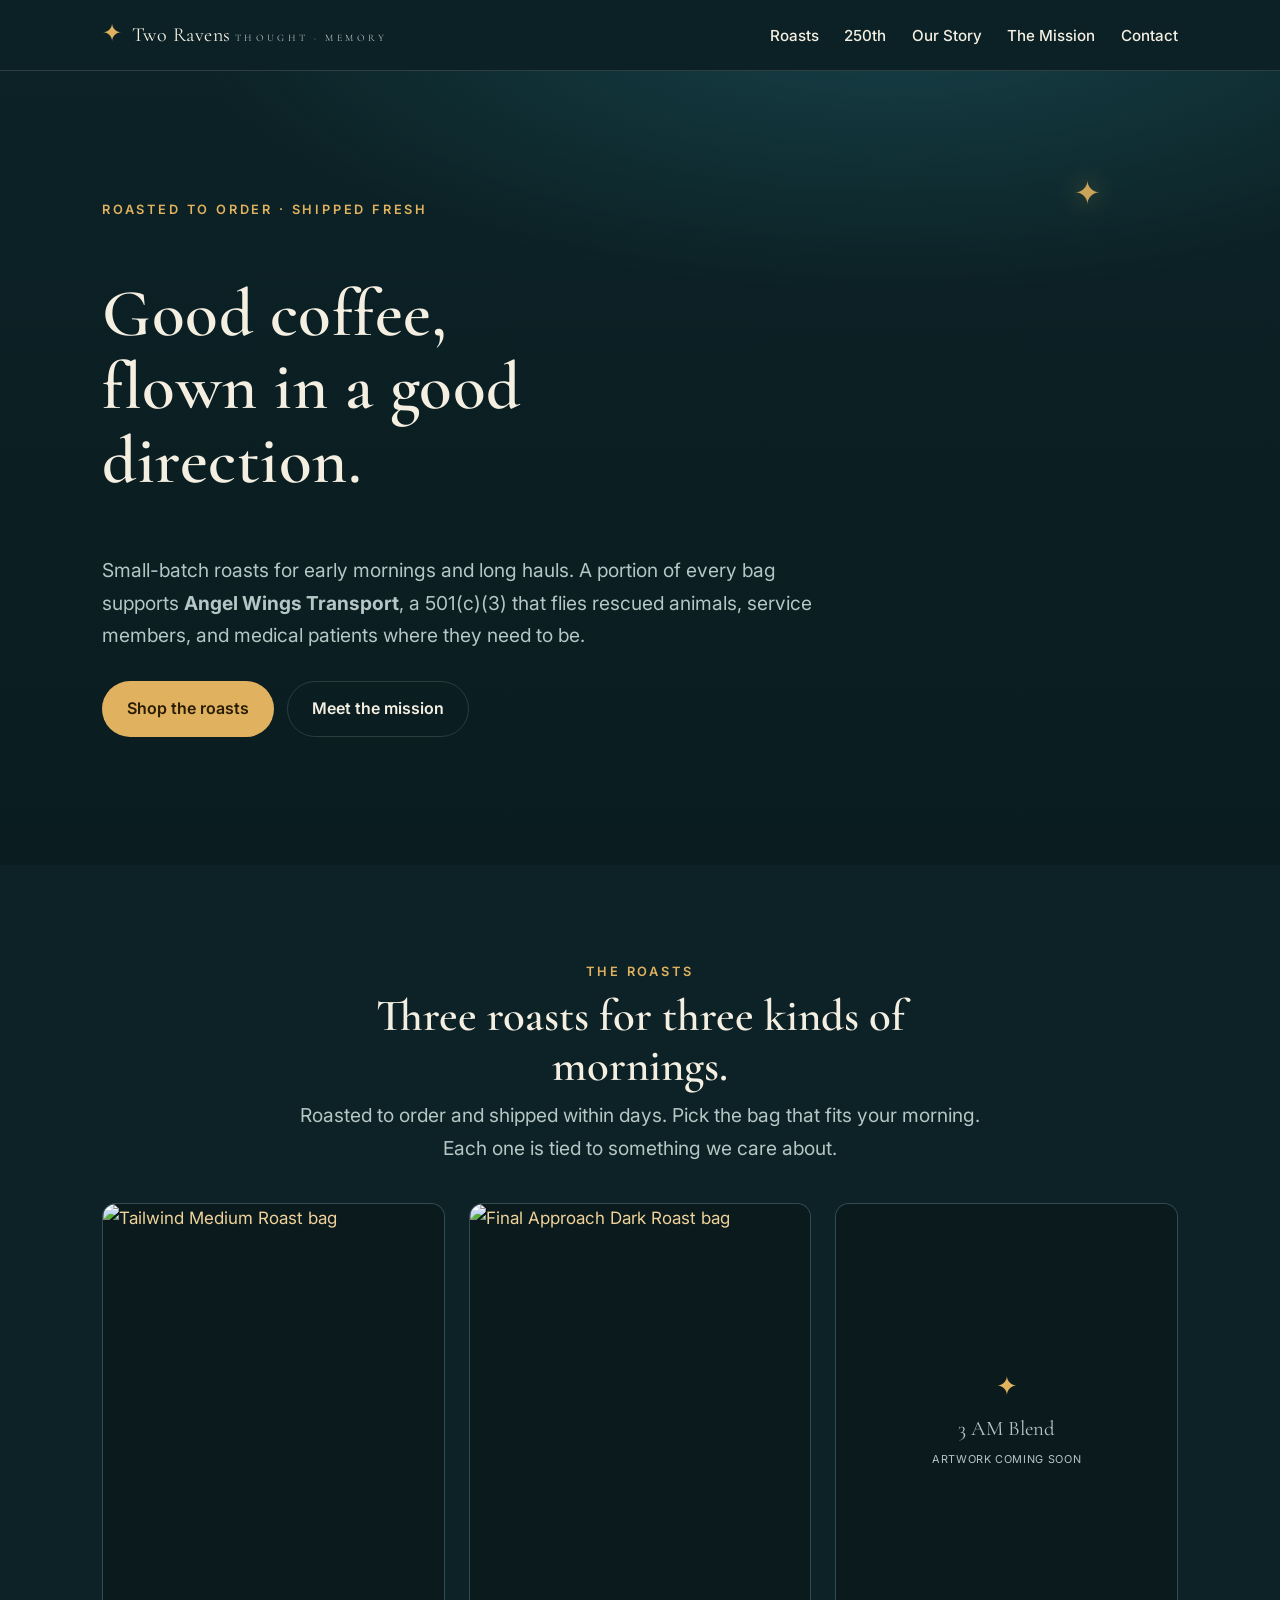
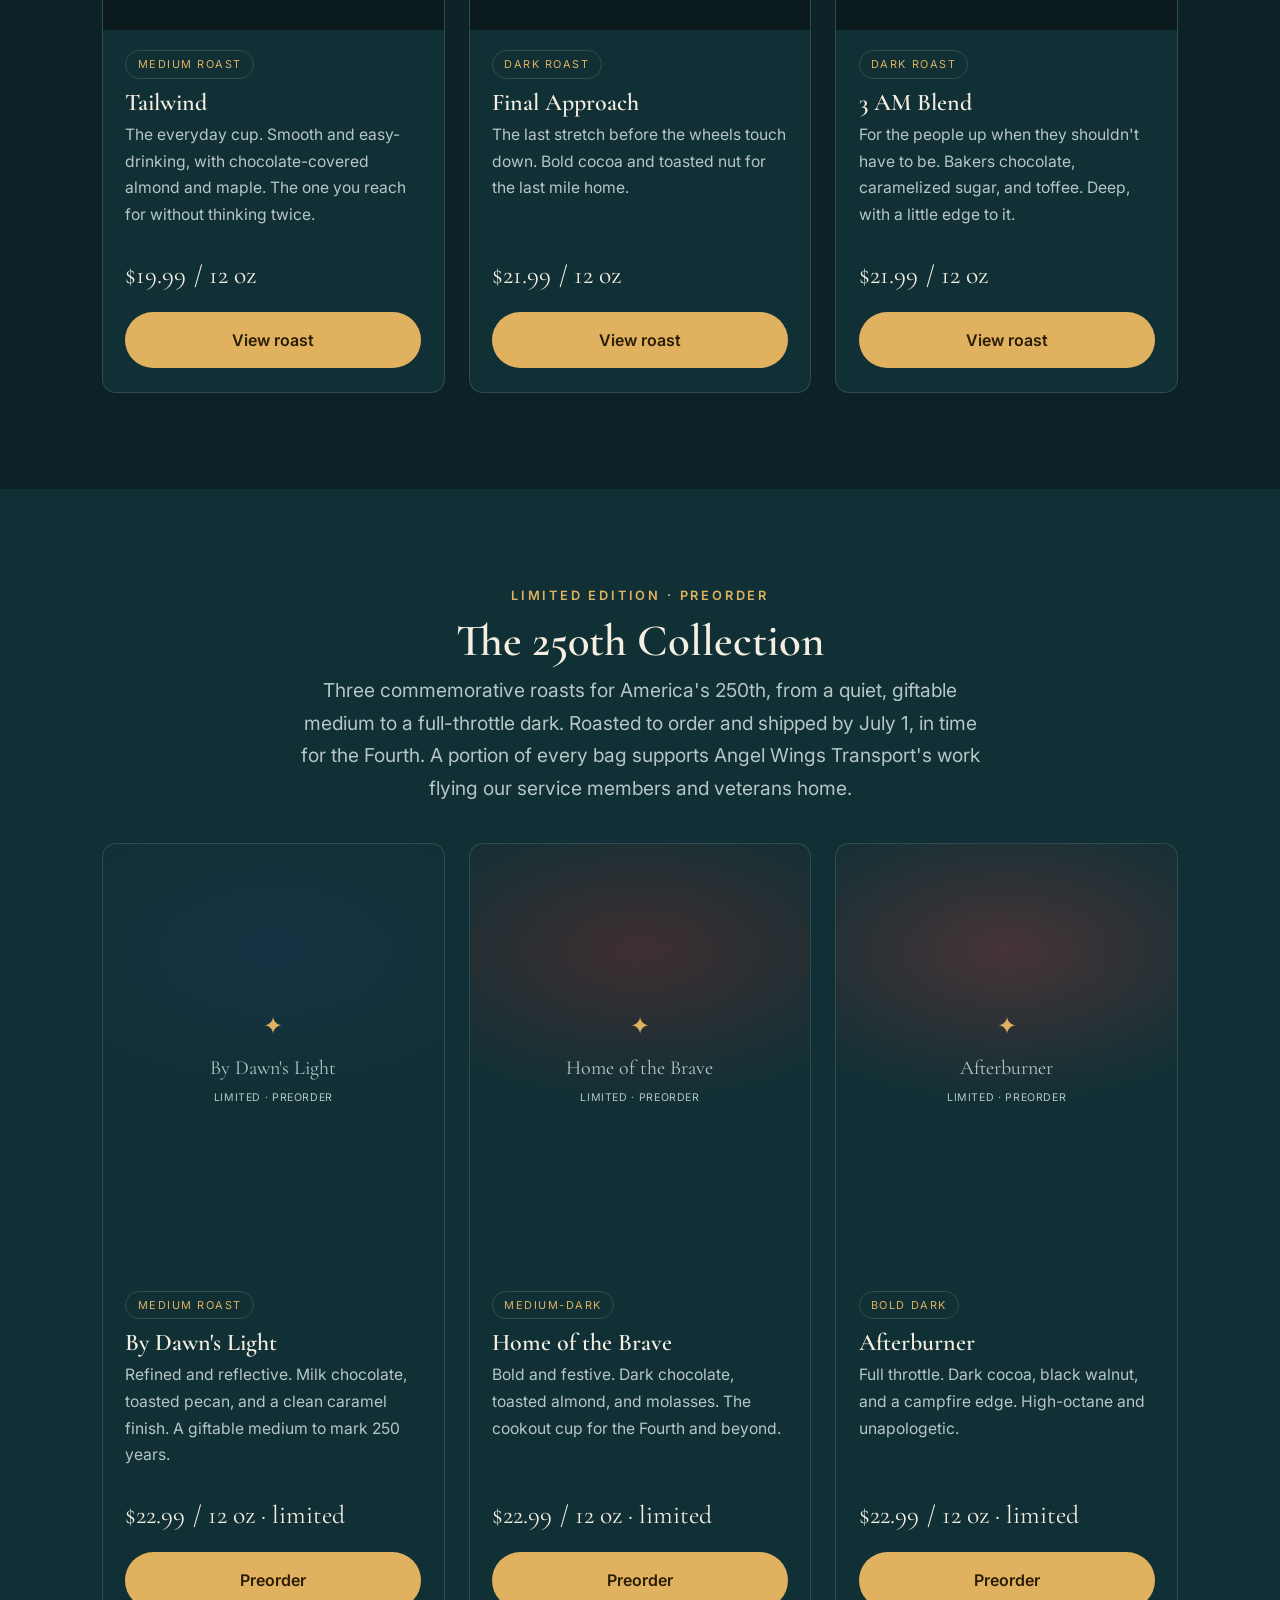
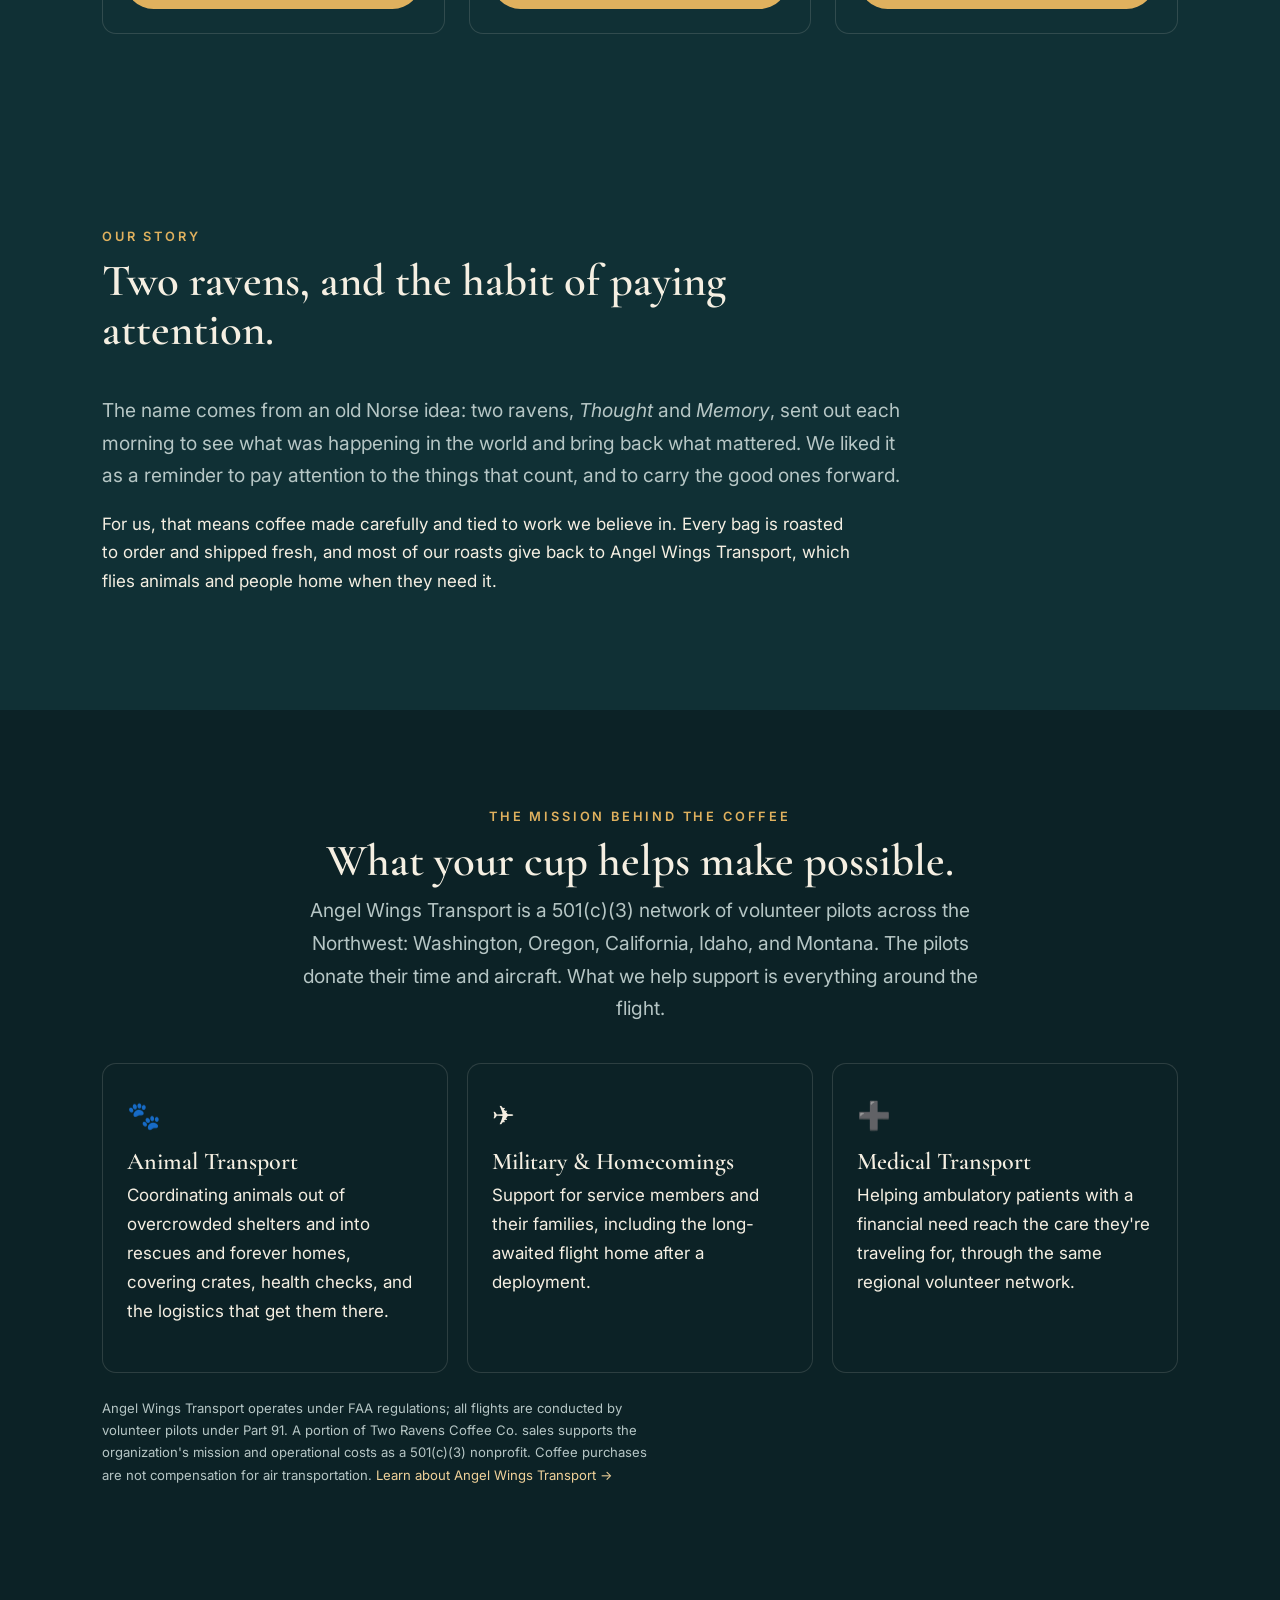
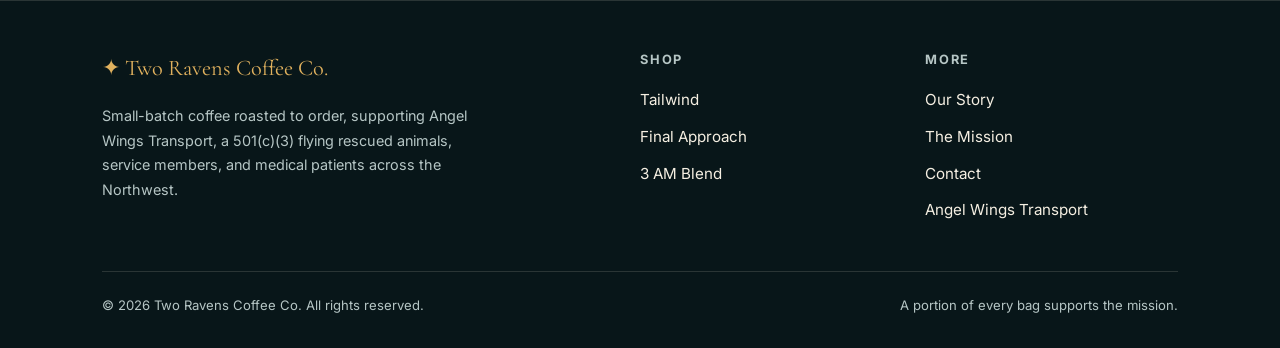
==== index.html @ d295ef32 "Replace single-page site with multi-page rebuild" ====
<!DOCTYPE html>
<html lang="en">
<head>
  <meta charset="UTF-8" />
  <meta name="viewport" content="width=device-width, initial-scale=1.0" />
  <title>Two Ravens Coffee Co. | Coffee Roasted for the Mission</title>
  <meta name="description" content="Small-batch coffee roasted to order. A portion of every bag supports Angel Wings Transport, a 501(c)(3) flying rescued animals, service members, and medical patients where they need to be." />
  <link rel="preconnect" href="https://fonts.googleapis.com" />
  <link rel="preconnect" href="https://fonts.gstatic.com" crossorigin />
  <link href="https://fonts.googleapis.com/css2?family=Cormorant+Garamond:wght@500;600;700&amp;family=Inter:wght@400;500;600&amp;display=swap" rel="stylesheet" />
  <link rel="stylesheet" href="assets/style.css" />
</head>
<body>

  <header class="site-header">
    <div class="wrap nav">
      <a class="brand" href="index.html">
        <span class="mark">✦</span>
        <span>
          <span class="name">Two Ravens</span>
          <span class="tag">Thought · Memory</span>
        </span>
      </a>
      <button class="nav-toggle" aria-label="Menu" aria-expanded="false" onclick="document.getElementById('nav').classList.toggle('open')">☰</button>
      <ul class="nav-links" id="nav">
        <li><a href="index.html#roasts">Roasts</a></li>
        <li><a href="index.html#collection">250th</a></li>
        <li><a href="index.html#story">Our Story</a></li>
        <li><a href="index.html#mission">The Mission</a></li>
        <li><a href="contact.html">Contact</a></li>
      </ul>
    </div>
  </header>

  <section class="hero">
    <span class="star" aria-hidden="true">✦</span>
    <div class="wrap">
      <p class="eyebrow">Roasted to order · Shipped fresh</p>
      <h1>Good coffee, flown in a good direction.</h1>
      <p class="lead">Small-batch roasts for early mornings and long hauls. A portion of every bag supports <strong>Angel Wings Transport</strong>, a 501(c)(3) that flies rescued animals, service members, and medical patients where they need to be.</p>
      <div class="cta-row">
        <a class="btn btn-gold" href="#roasts">Shop the roasts</a>
        <a class="btn btn-ghost" href="#mission">Meet the mission</a>
      </div>
    </div>
  </section>

  <section id="roasts">
    <div class="wrap">
      <div class="section-head center">
        <p class="eyebrow">The Roasts</p>
        <h2>Three roasts for three kinds of mornings.</h2>
        <p class="lead" style="margin-inline:auto;">Roasted to order and shipped within days. Pick the bag that fits your morning. Each one is tied to something we care about.</p>
      </div>

      <div class="products">
        <article class="pcard">
          <a class="ph" href="products/tailwind.html">
            <img src="https://cdn.roastify.app/mockup-images/8ddc4028-a771-4393-bf64-322d6b8b772f.png" alt="Tailwind Medium Roast bag" loading="lazy" />
          </a>
          <div class="body">
            <span class="pill">Medium Roast</span>
            <h3>Tailwind</h3>
            <p>The everyday cup. Smooth and easy-drinking, with chocolate-covered almond and maple. The one you reach for without thinking twice.</p>
            <div class="price-row"><span class="price">$19.99</span><span class="price unit">/ 12 oz</span></div>
            <a class="btn btn-gold btn-block" href="products/tailwind.html">View roast</a>
          </div>
        </article>

        <article class="pcard">
          <a class="ph" href="products/final-approach.html">
            <img src="https://cdn.roastify.app/mockup-images/bf36d450-e2ad-4ee8-95fb-bd433ba64d39.png" alt="Final Approach Dark Roast bag" loading="lazy" />
          </a>
          <div class="body">
            <span class="pill">Dark Roast</span>
            <h3>Final Approach</h3>
            <p>The last stretch before the wheels touch down. Bold cocoa and toasted nut for the last mile home.</p>
            <div class="price-row"><span class="price">$21.99</span><span class="price unit">/ 12 oz</span></div>
            <a class="btn btn-gold btn-block" href="products/final-approach.html">View roast</a>
          </div>
        </article>

        <article class="pcard">
          <a class="ph" href="products/3am-blend.html" aria-label="3 AM Blend" style="flex-direction:column;gap:.2rem;color:var(--muted);font-family:var(--serif);">
            <span style="font-size:1.6rem;color:var(--gold);">✦</span>
            <span style="font-size:1.3rem;">3 AM Blend</span>
            <span style="font-family:var(--sans);font-size:.68rem;letter-spacing:.06em;text-transform:uppercase;">Artwork coming soon</span>
          </a>
          <div class="body">
            <span class="pill">Dark Roast</span>
            <h3>3 AM Blend</h3>
            <p>For the people up when they shouldn't have to be. Bakers chocolate, caramelized sugar, and toffee. Deep, with a little edge to it.</p>
            <div class="price-row"><span class="price">$21.99</span><span class="price unit">/ 12 oz</span></div>
            <a class="btn btn-gold btn-block" href="products/3am-blend.html">View roast</a>
          </div>
        </article>
      </div>
    </div>
  </section>


  <!-- 250TH COLLECTION -->
  <section id="collection" class="alt">
    <div class="wrap">
      <div class="section-head center">
        <p class="eyebrow">Limited Edition · Preorder</p>
        <h2>The 250th Collection</h2>
        <p class="lead" style="margin-inline:auto;">Three commemorative roasts for America's 250th, from a quiet, giftable medium to a full-throttle dark. Roasted to order and shipped by July 1, in time for the Fourth. A portion of every bag supports Angel Wings Transport's work flying our service members and veterans home.</p>
      </div>
      <div class="products">
        <article class="pcard">
          <a class="ph" href="products/dawns-light.html" aria-label="By Dawn's Light" style="flex-direction:column;gap:.25rem;color:var(--muted);font-family:var(--serif);background:radial-gradient(400px 220px at 50% 25%, #1f3a5f55, transparent 70%);">
            <span style="font-size:1.5rem;color:var(--gold);">✦</span>
            <span style="font-size:1.25rem;">By Dawn's Light</span>
            <span style="font-family:var(--sans);font-size:.66rem;letter-spacing:.06em;text-transform:uppercase;">Limited · Preorder</span>
          </a>
          <div class="body">
            <span class="pill">Medium Roast</span>
            <h3>By Dawn's Light</h3>
            <p>Refined and reflective. Milk chocolate, toasted pecan, and a clean caramel finish. A giftable medium to mark 250 years.</p>
            <div class="price-row"><span class="price">$22.99</span><span class="price unit">/ 12 oz · limited</span></div>
            <a class="btn btn-gold btn-block" href="products/dawns-light.html">Preorder</a>
          </div>
        </article>

        <article class="pcard">
          <a class="ph" href="products/home-of-the-brave.html" aria-label="Home of the Brave" style="flex-direction:column;gap:.25rem;color:var(--muted);font-family:var(--serif);background:radial-gradient(400px 220px at 50% 25%, #9c2b2b55, transparent 70%);">
            <span style="font-size:1.5rem;color:var(--gold);">✦</span>
            <span style="font-size:1.25rem;">Home of the Brave</span>
            <span style="font-family:var(--sans);font-size:.66rem;letter-spacing:.06em;text-transform:uppercase;">Limited · Preorder</span>
          </a>
          <div class="body">
            <span class="pill">Medium-Dark</span>
            <h3>Home of the Brave</h3>
            <p>Bold and festive. Dark chocolate, toasted almond, and molasses. The cookout cup for the Fourth and beyond.</p>
            <div class="price-row"><span class="price">$22.99</span><span class="price unit">/ 12 oz · limited</span></div>
            <a class="btn btn-gold btn-block" href="products/home-of-the-brave.html">Preorder</a>
          </div>
        </article>

        <article class="pcard">
          <a class="ph" href="products/afterburner.html" aria-label="Afterburner" style="flex-direction:column;gap:.25rem;color:var(--muted);font-family:var(--serif);background:radial-gradient(400px 220px at 50% 25%, #b23a3a55, transparent 70%);">
            <span style="font-size:1.5rem;color:var(--gold);">✦</span>
            <span style="font-size:1.25rem;">Afterburner</span>
            <span style="font-family:var(--sans);font-size:.66rem;letter-spacing:.06em;text-transform:uppercase;">Limited · Preorder</span>
          </a>
          <div class="body">
            <span class="pill">Bold Dark</span>
            <h3>Afterburner</h3>
            <p>Full throttle. Dark cocoa, black walnut, and a campfire edge. High-octane and unapologetic.</p>
            <div class="price-row"><span class="price">$22.99</span><span class="price unit">/ 12 oz · limited</span></div>
            <a class="btn btn-gold btn-block" href="products/afterburner.html">Preorder</a>
          </div>
        </article>
      </div>
    </div>
  </section>

  <section id="story" class="alt">
    <div class="wrap">
      <div class="section-head">
        <p class="eyebrow">Our Story</p>
        <h2>Two ravens, and the habit of paying attention.</h2>
      </div>
      <p class="lead" style="max-width:68ch;">The name comes from an old Norse idea: two ravens, <em>Thought</em> and <em>Memory</em>, sent out each morning to see what was happening in the world and bring back what mattered. We liked it as a reminder to pay attention to the things that count, and to carry the good ones forward.</p>
      <p style="max-width:68ch;">For us, that means coffee made carefully and tied to work we believe in. Every bag is roasted to order and shipped fresh, and most of our roasts give back to Angel Wings Transport, which flies animals and people home when they need it.</p>
    </div>
  </section>

  <section id="mission">
    <div class="wrap">
      <div class="section-head center">
        <p class="eyebrow">The Mission Behind the Coffee</p>
        <h2>What your cup helps make possible.</h2>
        <p class="lead" style="margin-inline:auto;">Angel Wings Transport is a 501(c)(3) network of volunteer pilots across the Northwest: Washington, Oregon, California, Idaho, and Montana. The pilots donate their time and aircraft. What we help support is everything around the flight.</p>
      </div>

      <div class="cards-3">
        <div class="mcard">
          <div class="ic" aria-hidden="true">🐾</div>
          <h3>Animal Transport</h3>
          <p>Coordinating animals out of overcrowded shelters and into rescues and forever homes, covering crates, health checks, and the logistics that get them there.</p>
        </div>
        <div class="mcard">
          <div class="ic" aria-hidden="true">✈️</div>
          <h3>Military &amp; Homecomings</h3>
          <p>Support for service members and their families, including the long-awaited flight home after a deployment.</p>
        </div>
        <div class="mcard">
          <div class="ic" aria-hidden="true">➕</div>
          <h3>Medical Transport</h3>
          <p>Helping ambulatory patients with a financial need reach the care they're traveling for, through the same regional volunteer network.</p>
        </div>
      </div>

      <p class="fineprint">
        Angel Wings Transport operates under FAA regulations; all flights are conducted by volunteer pilots under Part 91. A portion of Two Ravens Coffee Co. sales supports the organization's mission and operational costs as a 501(c)(3) nonprofit. Coffee purchases are not compensation for air transportation.
        <a href="https://awtrescue.org" target="_blank" rel="noopener">Learn about Angel Wings Transport →</a>
      </p>
    </div>
  </section>

  <footer class="site-footer">
    <div class="wrap">
      <div class="foot-grid">
        <div class="foot-brand">
          <p><span class="mark">✦ Two Ravens Coffee Co.</span></p>
          <p class="foot-note">Small-batch coffee roasted to order, supporting Angel Wings Transport, a 501(c)(3) flying rescued animals, service members, and medical patients across the Northwest.</p>
        </div>
        <div>
          <h4>Shop</h4>
          <ul>
            <li><a href="products/tailwind.html">Tailwind</a></li>
            <li><a href="products/final-approach.html">Final Approach</a></li>
            <li><a href="products/3am-blend.html">3 AM Blend</a></li>
          </ul>
        </div>
        <div>
          <h4>More</h4>
          <ul>
            <li><a href="index.html#story">Our Story</a></li>
            <li><a href="index.html#mission">The Mission</a></li>
            <li><a href="contact.html">Contact</a></li>
            <li><a href="https://awtrescue.org" target="_blank" rel="noopener">Angel Wings Transport</a></li>
          </ul>
        </div>
      </div>
      <div class="foot-legal">
        <span>© 2026 Two Ravens Coffee Co. All rights reserved.</span>
        <span>A portion of every bag supports the mission.</span>
      </div>
    </div>
  </footer>

</body>
</html>
---- assets/style.css ----
/* ============================================================
   Two Ravens Coffee Co. shared styles
   Brand: deep teal night sky, gold north star, warm cream.
   ============================================================ */

:root {
  --ink:        #0c2226;  /* near-black teal, page background      */
  --ink-2:      #103035;  /* raised surface / cards                */
  --ink-3:      #16434a;  /* hover / borders                       */
  --teal:       #1f5d66;  /* accent teal                          */
  --gold:       #e0b15e;  /* north star gold                       */
  --gold-soft:  #f0d29a;
  --cream:      #f5efe2;  /* primary text                          */
  --muted:      #b6c6c5;  /* secondary text                        */
  --line:       rgba(245,239,226,.14);
  --maxw:       1120px;
  --radius:     14px;
  --shadow:     0 18px 40px rgba(0,0,0,.35);
  --serif:      'Cormorant Garamond', Georgia, 'Times New Roman', serif;
  --sans:       'Inter', system-ui, -apple-system, Segoe UI, Roboto, Helvetica, Arial, sans-serif;
}

* { box-sizing: border-box; }

html { scroll-behavior: smooth; }

body {
  margin: 0;
  background: var(--ink);
  color: var(--cream);
  font-family: var(--sans);
  font-size: 17px;
  line-height: 1.7;
  -webkit-font-smoothing: antialiased;
  text-rendering: optimizeLegibility;
}

img { max-width: 100%; display: block; }

a { color: var(--gold-soft); text-decoration: none; }
a:hover { color: var(--gold); }

.wrap { width: 100%; max-width: var(--maxw); margin: 0 auto; padding: 0 22px; }

.eyebrow {
  font-size: .8rem;
  letter-spacing: .22em;
  text-transform: uppercase;
  color: var(--gold);
  font-weight: 600;
  margin: 0 0 .6rem;
}

h1, h2, h3 { font-family: var(--serif); font-weight: 600; line-height: 1.1; color: var(--cream); }
h1 { font-size: clamp(2.4rem, 6vw, 4.2rem); letter-spacing: .5px; }
h2 { font-size: clamp(1.8rem, 4vw, 2.8rem); margin: 0 0 .5rem; }
h3 { font-size: 1.5rem; margin: 0 0 .35rem; }

p { margin: 0 0 1.1rem; }
.lead { font-size: 1.2rem; color: var(--muted); max-width: 60ch; }

/* ---------- buttons ---------- */
.btn {
  display: inline-flex; align-items: center; gap: .5rem;
  font-family: var(--sans); font-weight: 600; font-size: 1rem;
  padding: .85rem 1.5rem; border-radius: 999px;
  border: 1.5px solid transparent; cursor: pointer;
  transition: transform .15s ease, background .2s ease, color .2s ease, border-color .2s ease;
}
.btn:hover { transform: translateY(-2px); }
.btn-gold { background: var(--gold); color: #2a1d05; }
.btn-gold:hover { background: var(--gold-soft); color: #2a1d05; }
.btn-ghost { background: transparent; color: var(--cream); border-color: var(--line); }
.btn-ghost:hover { border-color: var(--gold); color: var(--gold); }
.btn-block { width: 100%; justify-content: center; }

/* ---------- header / nav ---------- */
.site-header {
  position: sticky; top: 0; z-index: 50;
  background: rgba(12,34,38,.86);
  backdrop-filter: blur(10px);
  border-bottom: 1px solid var(--line);
}
.nav { display: flex; align-items: center; justify-content: space-between; height: 70px; }
.brand { display: flex; align-items: baseline; gap: .6rem; font-family: var(--serif); }
.brand .mark { font-size: 1.5rem; color: var(--gold); line-height: 1; }
.brand .name { font-size: 1.25rem; letter-spacing: .5px; color: var(--cream); }
.brand .tag { font-size: .62rem; letter-spacing: .35em; color: var(--muted); text-transform: uppercase; }
.nav-links { display: flex; align-items: center; gap: 1.6rem; list-style: none; margin: 0; padding: 0; }
.nav-links a { color: var(--cream); font-size: .95rem; font-weight: 500; }
.nav-links a:hover { color: var(--gold); }
.nav-toggle { display: none; background: none; border: 0; color: var(--cream); font-size: 1.6rem; cursor: pointer; }

/* ---------- hero ---------- */
.hero {
  position: relative;
  padding: clamp(4rem, 10vw, 8rem) 0;
  background:
    radial-gradient(1200px 500px at 70% -10%, rgba(31,93,102,.55), transparent 60%),
    linear-gradient(180deg, #0c2226 0%, #0a1c20 100%);
  overflow: hidden;
}
.hero .star { position: absolute; top: 12%; right: 14%; font-size: 2rem; color: var(--gold); opacity: .9; filter: drop-shadow(0 0 12px rgba(224,177,94,.6)); }
.hero h1 { max-width: 16ch; }
.hero .lead { margin-top: 1rem; }
.hero .cta-row { display: flex; flex-wrap: wrap; gap: .8rem; margin-top: 1.8rem; }

/* ---------- sections ---------- */
section { padding: clamp(3.5rem, 8vw, 6rem) 0; }
.section-head { max-width: 62ch; margin-bottom: 2.4rem; }
.section-head.center { margin-left: auto; margin-right: auto; text-align: center; }
.alt { background: var(--ink-2); }

/* ---------- mission cards (awt-inspired three-up) ---------- */
.cards-3 { display: grid; grid-template-columns: repeat(3, 1fr); gap: 1.2rem; }
.mcard {
  background: var(--ink); border: 1px solid var(--line); border-radius: var(--radius);
  padding: 1.8rem 1.5rem; transition: border-color .2s ease, transform .2s ease;
}
.mcard:hover { border-color: var(--gold); transform: translateY(-3px); }
.mcard .ic { font-size: 1.7rem; margin-bottom: .6rem; }

/* ---------- product cards ---------- */
.products { display: grid; grid-template-columns: repeat(3, 1fr); gap: 1.5rem; }
.pcard {
  background: var(--ink-2); border: 1px solid var(--line); border-radius: var(--radius);
  overflow: hidden; display: flex; flex-direction: column; transition: transform .2s ease, border-color .2s ease, box-shadow .2s ease;
}
.pcard:hover { transform: translateY(-4px); border-color: var(--gold); box-shadow: var(--shadow); }
.pcard .ph { aspect-ratio: 4/5; background: #0a1a1d; display: flex; align-items: center; justify-content: center; overflow: hidden; }
.pcard .ph img { width: 100%; height: 100%; object-fit: cover; }
.pcard .body { padding: 1.3rem 1.4rem 1.5rem; display: flex; flex-direction: column; flex: 1; }
.pill { align-self: flex-start; font-size: .68rem; letter-spacing: .14em; text-transform: uppercase; color: var(--gold); border: 1px solid var(--line); border-radius: 999px; padding: .25rem .7rem; margin-bottom: .7rem; }
.pcard p { color: var(--muted); font-size: .98rem; flex: 1; }
.price-row { display: flex; align-items: baseline; gap: .5rem; margin: .4rem 0 1rem; }
.price { font-family: var(--serif); font-size: 1.6rem; color: var(--cream); }
.price .unit { font-family: var(--sans); font-size: .85rem; color: var(--muted); }

/* ---------- product detail ---------- */
.pdetail { display: grid; grid-template-columns: 1fr 1fr; gap: 3rem; align-items: start; }
.gallery .main { background: #0a1a1d; border: 1px solid var(--line); border-radius: var(--radius); overflow: hidden; aspect-ratio: 4/5; }
.gallery .main img { width: 100%; height: 100%; object-fit: cover; }
.thumbs { display: flex; gap: .7rem; margin-top: .8rem; }
.thumbs button { padding: 0; border: 1px solid var(--line); border-radius: 10px; overflow: hidden; background: #0a1a1d; cursor: pointer; width: 78px; height: 96px; }
.thumbs button.active { border-color: var(--gold); }
.thumbs img { width: 100%; height: 100%; object-fit: cover; }
.breadcrumb { font-size: .85rem; color: var(--muted); margin-bottom: 1rem; }
.breadcrumb a { color: var(--muted); }
.notes { display: flex; flex-wrap: wrap; gap: .5rem; margin: 1rem 0 1.5rem; list-style: none; padding: 0; }
.notes li { background: var(--ink-2); border: 1px solid var(--line); border-radius: 999px; padding: .35rem .85rem; font-size: .85rem; color: var(--cream); }
.spec { width: 100%; border-collapse: collapse; margin: 1rem 0 1.6rem; }
.spec th, .spec td { text-align: left; padding: .6rem 0; border-bottom: 1px solid var(--line); font-size: .95rem; }
.spec th { color: var(--muted); font-weight: 500; width: 42%; }
.opt-row { display: flex; gap: .6rem; margin: 0 0 1.2rem; flex-wrap: wrap; }
.opt { border: 1.5px solid var(--line); background: transparent; color: var(--cream); border-radius: 10px; padding: .6rem 1.1rem; cursor: pointer; font-weight: 600; font-size: .95rem; }
.opt.active { border-color: var(--gold); color: var(--gold); }
.note-box { background: var(--ink-2); border: 1px solid var(--line); border-left: 3px solid var(--gold); border-radius: 10px; padding: 1rem 1.2rem; font-size: .92rem; color: var(--muted); }

/* ---------- contact form ---------- */
.form-card { background: var(--ink-2); border: 1px solid var(--line); border-radius: var(--radius); padding: clamp(1.6rem, 4vw, 2.5rem); max-width: 620px; margin: 0 auto; }
.field { margin-bottom: 1.1rem; }
.field label { display: block; font-size: .85rem; letter-spacing: .04em; color: var(--muted); margin-bottom: .4rem; }
.field input, .field select, .field textarea {
  width: 100%; background: var(--ink); border: 1.5px solid var(--line); border-radius: 10px;
  color: var(--cream); font-family: var(--sans); font-size: 1rem; padding: .8rem .9rem;
}
.field input:focus, .field select:focus, .field textarea:focus { outline: none; border-color: var(--gold); }
.field textarea { resize: vertical; min-height: 120px; }
.form-status { margin-top: 1rem; font-size: .95rem; min-height: 1.2em; }
.form-status.ok { color: var(--gold-soft); }
.form-status.err { color: #f3a3a3; }

/* ---------- footer ---------- */
.site-footer { background: #081619; border-top: 1px solid var(--line); padding: 3rem 0 2rem; }
.foot-grid { display: grid; grid-template-columns: 2fr 1fr 1fr; gap: 2rem; }
.site-footer h4 { font-family: var(--sans); font-size: .8rem; letter-spacing: .14em; text-transform: uppercase; color: var(--muted); margin: 0 0 .9rem; }
.site-footer ul { list-style: none; margin: 0; padding: 0; }
.site-footer li { margin-bottom: .5rem; }
.site-footer a { color: var(--cream); font-size: .95rem; }
.foot-brand .mark { color: var(--gold); font-family: var(--serif); font-size: 1.4rem; }
.foot-note { color: var(--muted); font-size: .9rem; max-width: 44ch; }
.foot-legal { margin-top: 2.4rem; padding-top: 1.4rem; border-top: 1px solid var(--line); display: flex; justify-content: space-between; flex-wrap: wrap; gap: .6rem; color: var(--muted); font-size: .82rem; }

/* ---------- compliance fine print ---------- */
.fineprint { font-size: .82rem; color: var(--muted); max-width: 70ch; margin-top: 1.5rem; }

/* ---------- responsive ---------- */
@media (max-width: 860px) {
  .pdetail { grid-template-columns: 1fr; gap: 1.8rem; }
  .cards-3, .products { grid-template-columns: 1fr; }
  .foot-grid { grid-template-columns: 1fr; gap: 1.6rem; }
  .nav-toggle { display: block; }
  .nav-links {
    position: absolute; top: 70px; left: 0; right: 0;
    flex-direction: column; align-items: flex-start; gap: 0;
    background: var(--ink-2); border-bottom: 1px solid var(--line);
    padding: .5rem 22px 1rem; display: none;
  }
  .nav-links.open { display: flex; }
  .nav-links li { width: 100%; }
  .nav-links a { display: block; width: 100%; padding: .8rem 0; border-bottom: 1px solid var(--line); }
  .btn-block-mobile { width: 100%; justify-content: center; }
}
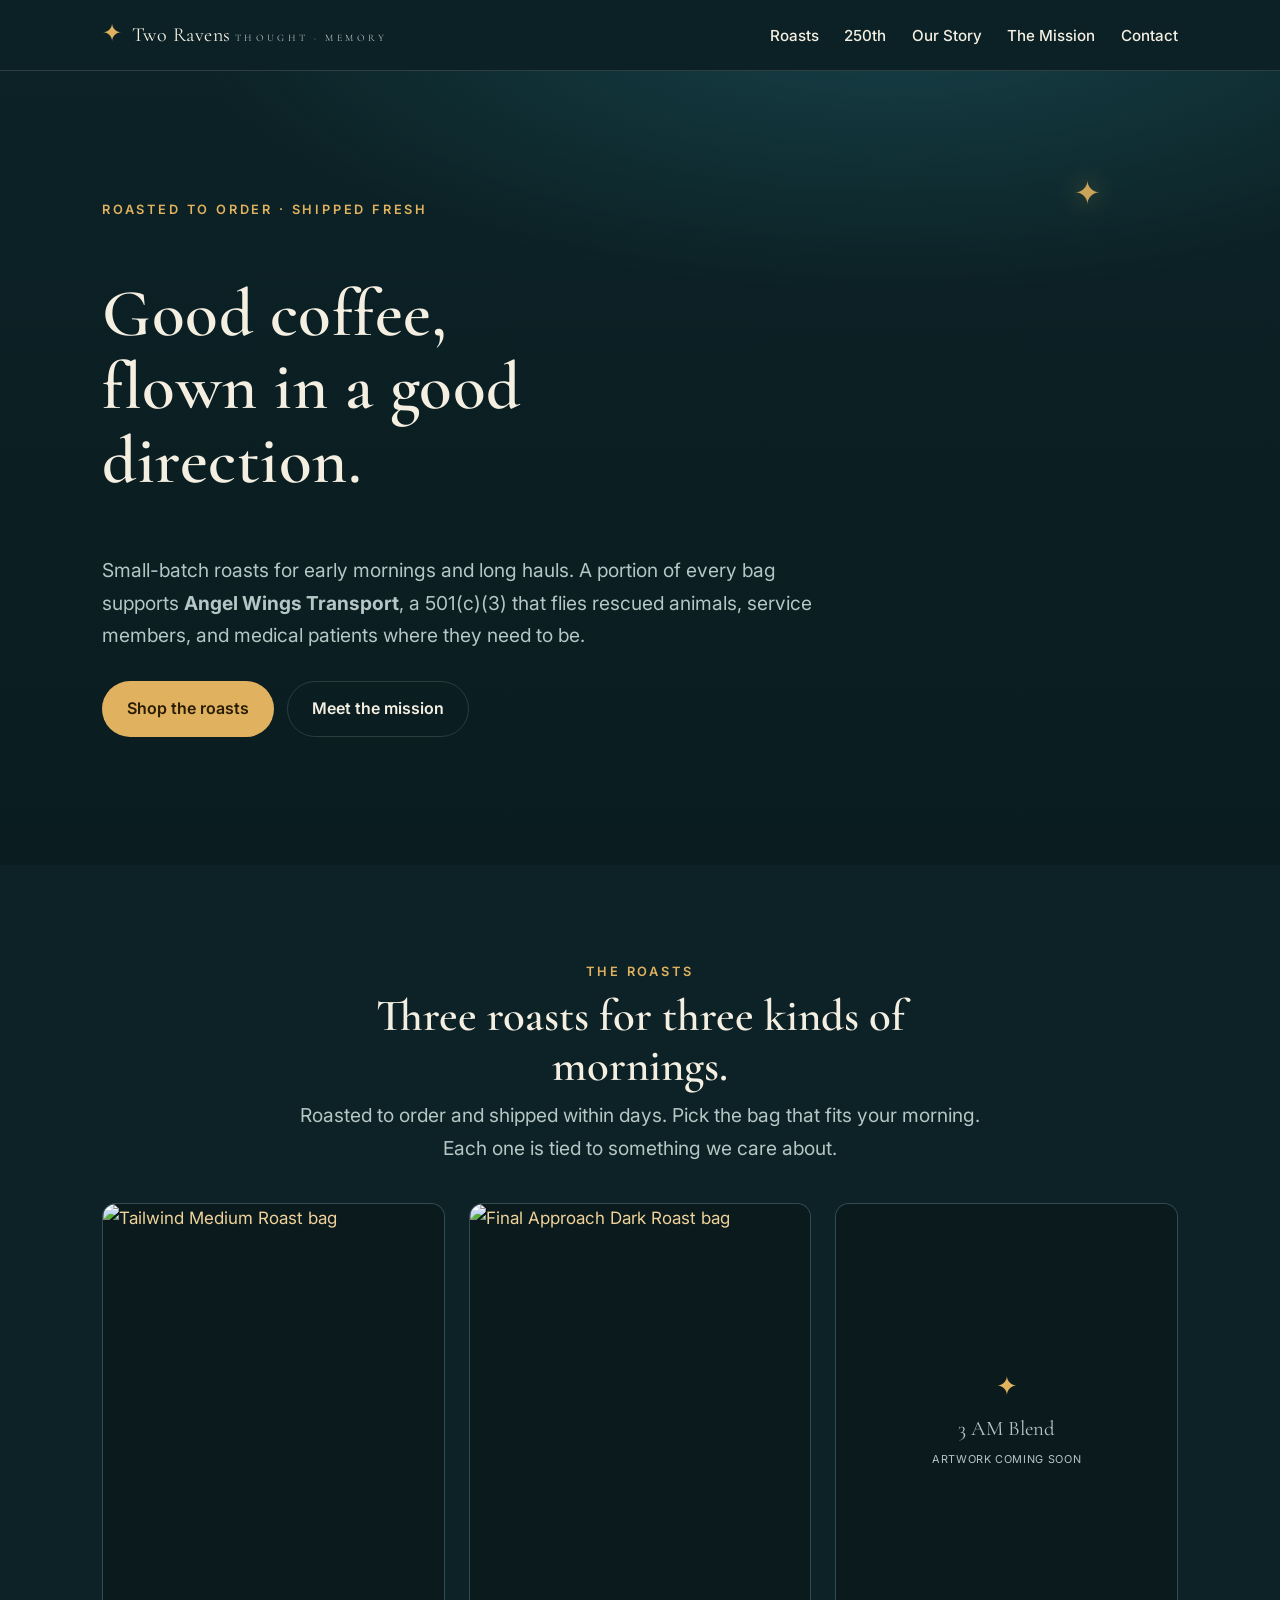
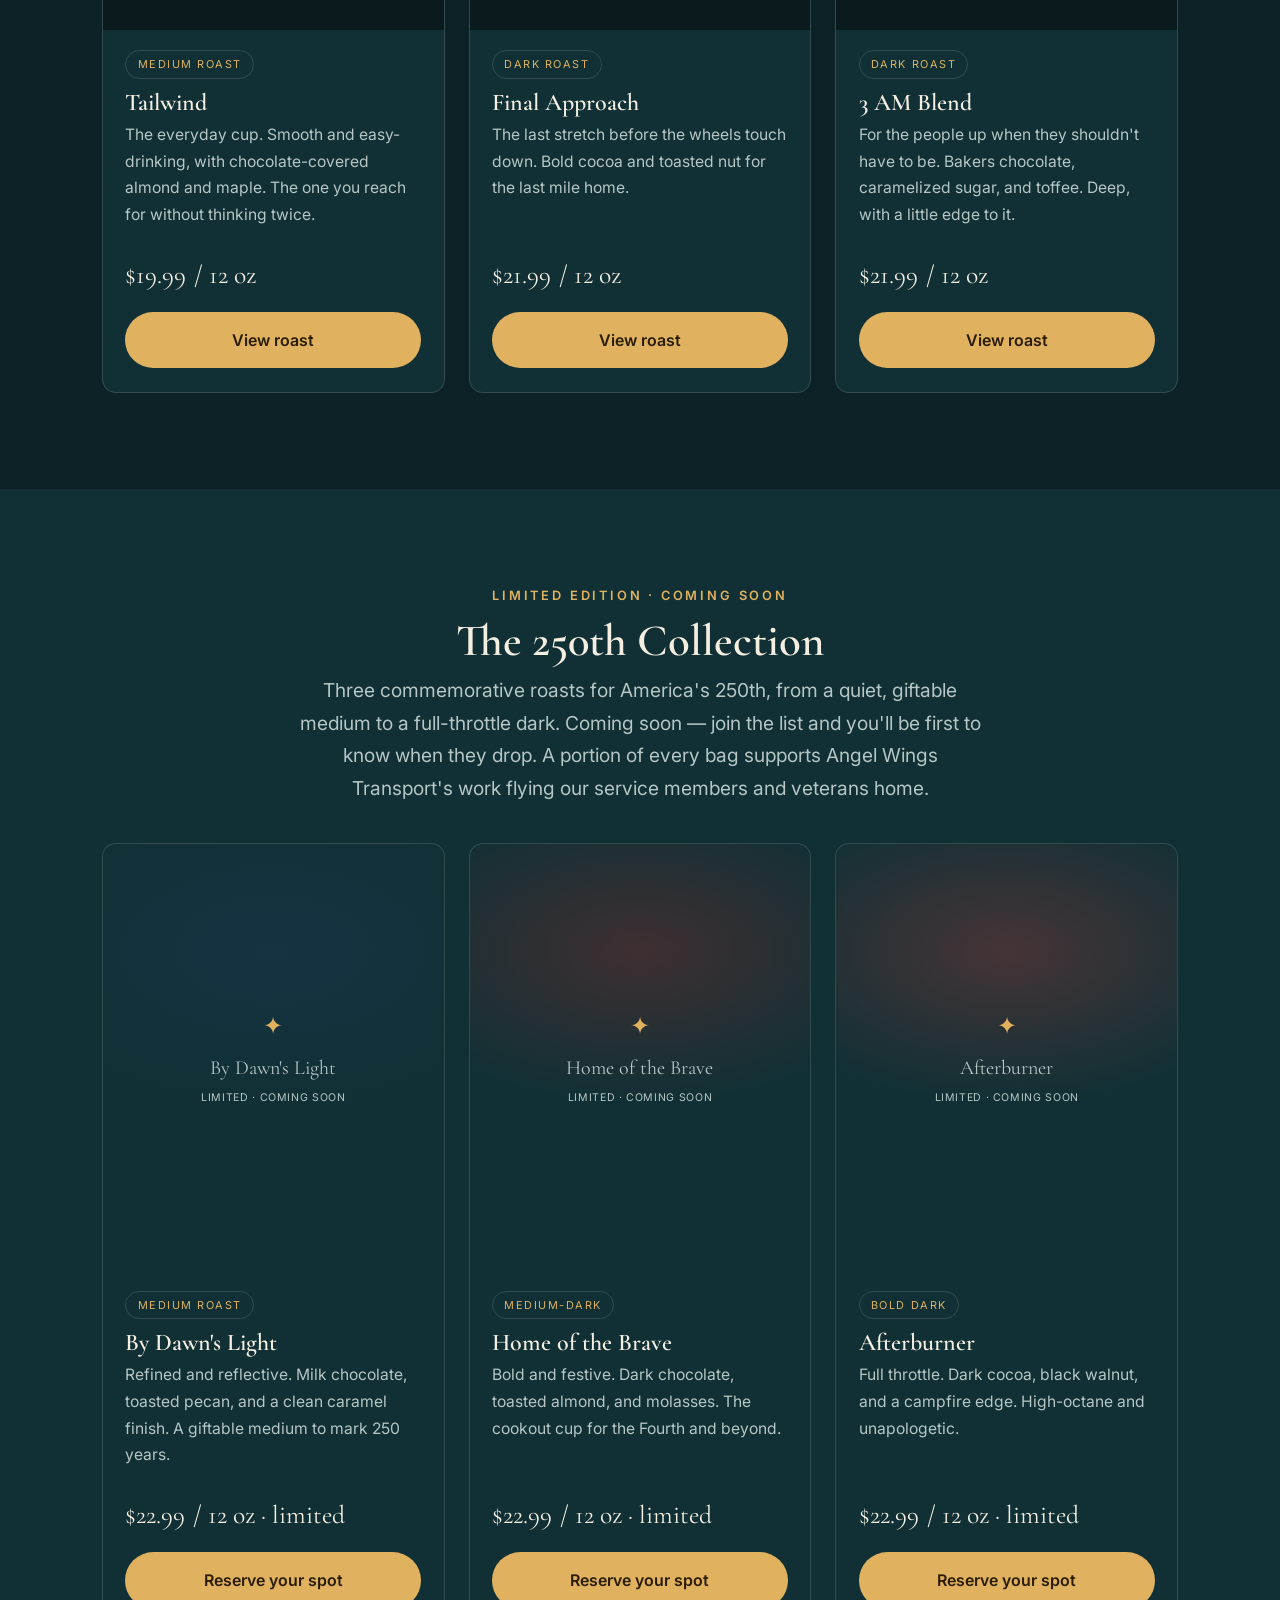
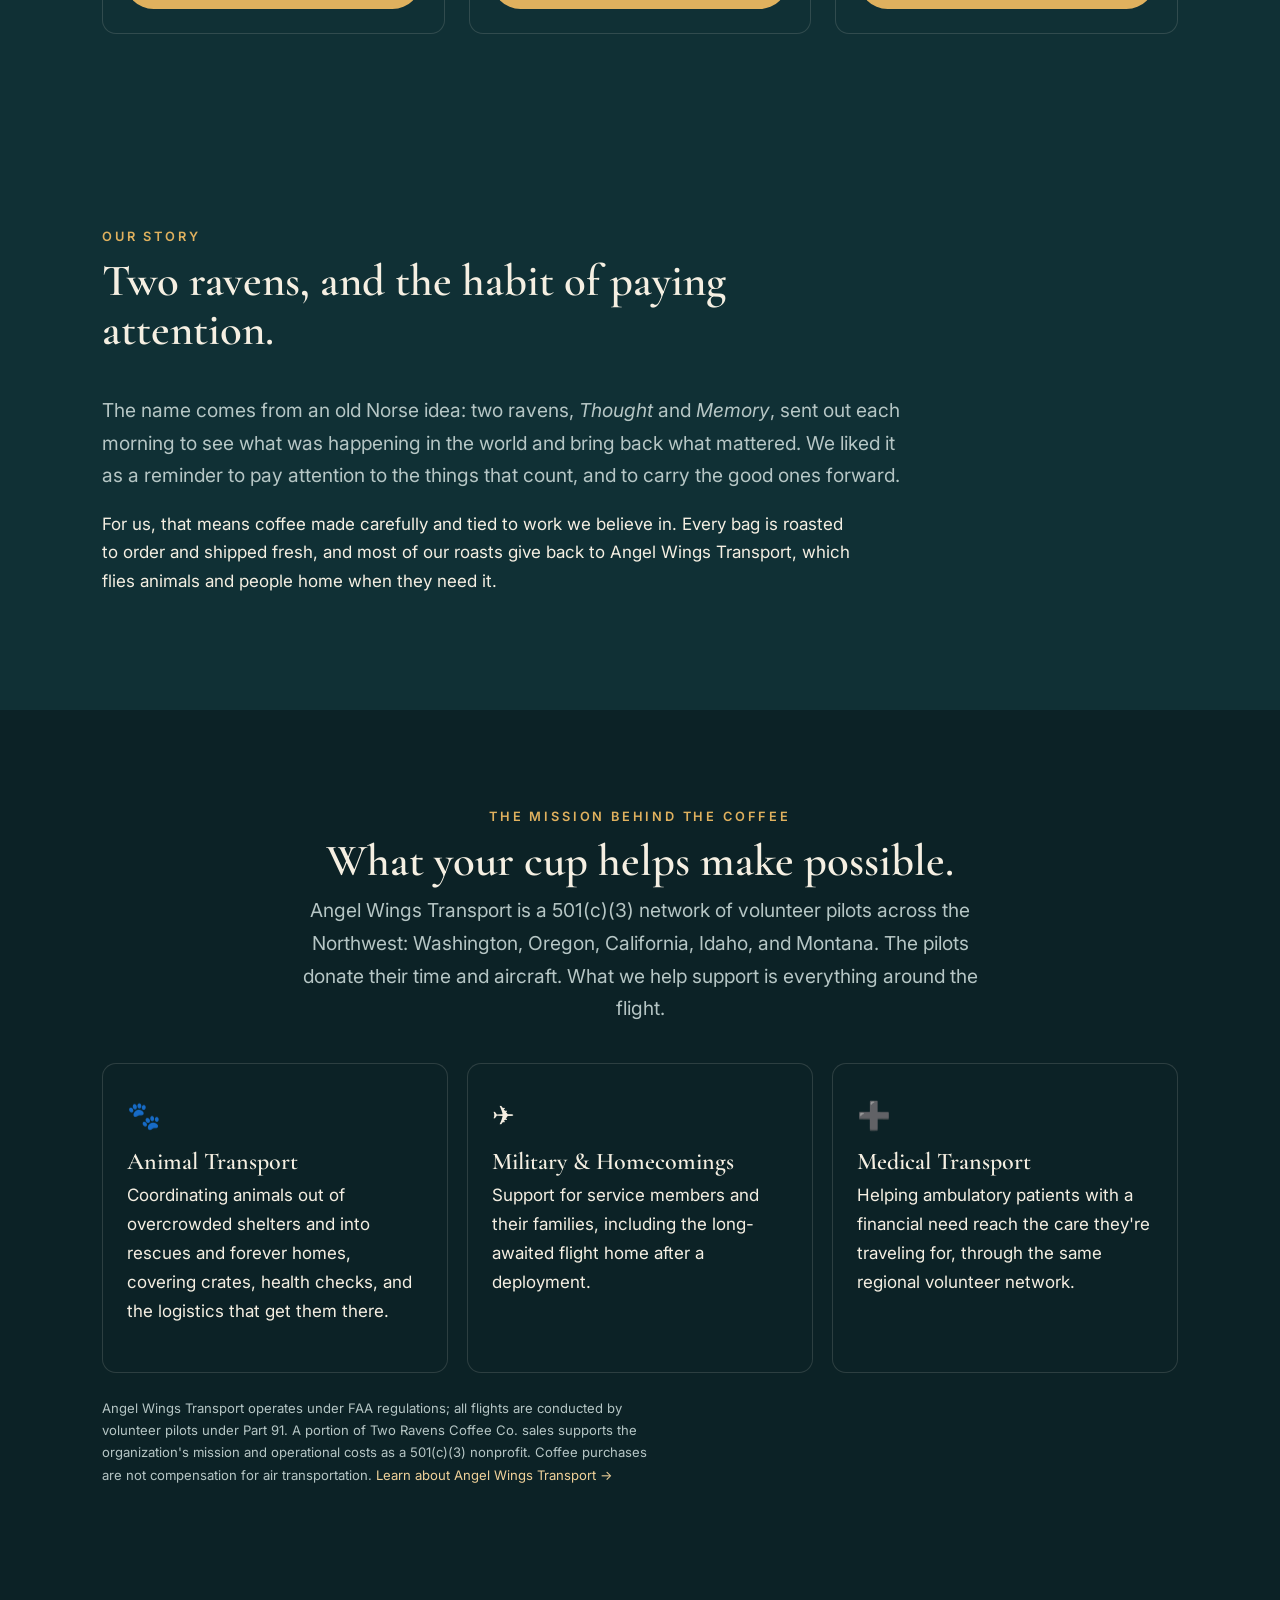
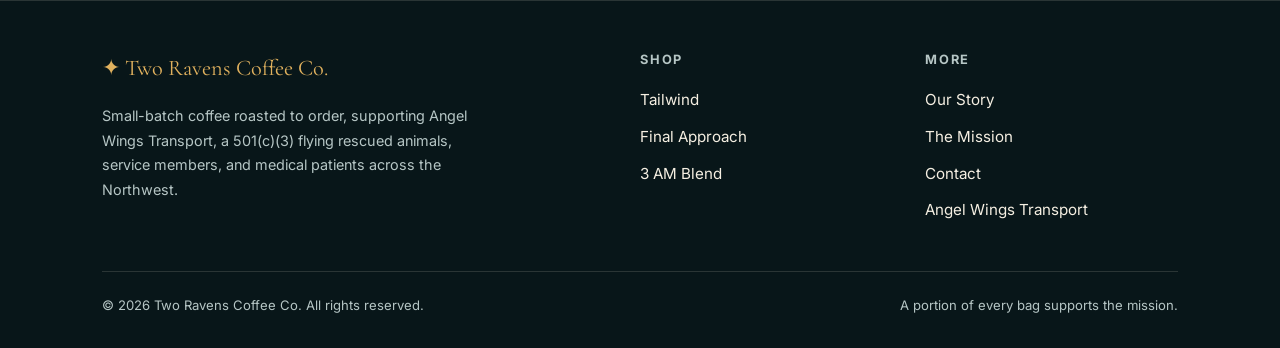
==== commit 64e90fa7: "250th: coming-soon teaser, remove July 1 copy" ====
--- a/index.html
+++ b/index.html
@@ -103,23 +103,23 @@
   <section id="collection" class="alt">
     <div class="wrap">
       <div class="section-head center">
-        <p class="eyebrow">Limited Edition · Preorder</p>
+        <p class="eyebrow">Limited Edition · Coming Soon</p>
         <h2>The 250th Collection</h2>
-        <p class="lead" style="margin-inline:auto;">Three commemorative roasts for America's 250th, from a quiet, giftable medium to a full-throttle dark. Roasted to order and shipped by July 1, in time for the Fourth. A portion of every bag supports Angel Wings Transport's work flying our service members and veterans home.</p>
+        <p class="lead" style="margin-inline:auto;">Three commemorative roasts for America's 250th, from a quiet, giftable medium to a full-throttle dark. Coming soon — join the list and you'll be first to know when they drop. A portion of every bag supports Angel Wings Transport's work flying our service members and veterans home.</p>
       </div>
       <div class="products">
         <article class="pcard">
           <a class="ph" href="products/dawns-light.html" aria-label="By Dawn's Light" style="flex-direction:column;gap:.25rem;color:var(--muted);font-family:var(--serif);background:radial-gradient(400px 220px at 50% 25%, #1f3a5f55, transparent 70%);">
             <span style="font-size:1.5rem;color:var(--gold);">✦</span>
             <span style="font-size:1.25rem;">By Dawn's Light</span>
-            <span style="font-family:var(--sans);font-size:.66rem;letter-spacing:.06em;text-transform:uppercase;">Limited · Preorder</span>
+            <span style="font-family:var(--sans);font-size:.66rem;letter-spacing:.06em;text-transform:uppercase;">Limited · Coming Soon</span>
           </a>
           <div class="body">
             <span class="pill">Medium Roast</span>
             <h3>By Dawn's Light</h3>
             <p>Refined and reflective. Milk chocolate, toasted pecan, and a clean caramel finish. A giftable medium to mark 250 years.</p>
             <div class="price-row"><span class="price">$22.99</span><span class="price unit">/ 12 oz · limited</span></div>
-            <a class="btn btn-gold btn-block" href="products/dawns-light.html">Preorder</a>
+            <a class="btn btn-gold btn-block" href="products/dawns-light.html">Reserve your spot</a>
           </div>
         </article>
 
@@ -127,14 +127,14 @@
           <a class="ph" href="products/home-of-the-brave.html" aria-label="Home of the Brave" style="flex-direction:column;gap:.25rem;color:var(--muted);font-family:var(--serif);background:radial-gradient(400px 220px at 50% 25%, #9c2b2b55, transparent 70%);">
             <span style="font-size:1.5rem;color:var(--gold);">✦</span>
             <span style="font-size:1.25rem;">Home of the Brave</span>
-            <span style="font-family:var(--sans);font-size:.66rem;letter-spacing:.06em;text-transform:uppercase;">Limited · Preorder</span>
+            <span style="font-family:var(--sans);font-size:.66rem;letter-spacing:.06em;text-transform:uppercase;">Limited · Coming Soon</span>
           </a>
           <div class="body">
             <span class="pill">Medium-Dark</span>
             <h3>Home of the Brave</h3>
             <p>Bold and festive. Dark chocolate, toasted almond, and molasses. The cookout cup for the Fourth and beyond.</p>
             <div class="price-row"><span class="price">$22.99</span><span class="price unit">/ 12 oz · limited</span></div>
-            <a class="btn btn-gold btn-block" href="products/home-of-the-brave.html">Preorder</a>
+            <a class="btn btn-gold btn-block" href="products/home-of-the-brave.html">Reserve your spot</a>
           </div>
         </article>
 
@@ -142,14 +142,14 @@
           <a class="ph" href="products/afterburner.html" aria-label="Afterburner" style="flex-direction:column;gap:.25rem;color:var(--muted);font-family:var(--serif);background:radial-gradient(400px 220px at 50% 25%, #b23a3a55, transparent 70%);">
             <span style="font-size:1.5rem;color:var(--gold);">✦</span>
             <span style="font-size:1.25rem;">Afterburner</span>
-            <span style="font-family:var(--sans);font-size:.66rem;letter-spacing:.06em;text-transform:uppercase;">Limited · Preorder</span>
+            <span style="font-family:var(--sans);font-size:.66rem;letter-spacing:.06em;text-transform:uppercase;">Limited · Coming Soon</span>
           </a>
           <div class="body">
             <span class="pill">Bold Dark</span>
             <h3>Afterburner</h3>
             <p>Full throttle. Dark cocoa, black walnut, and a campfire edge. High-octane and unapologetic.</p>
             <div class="price-row"><span class="price">$22.99</span><span class="price unit">/ 12 oz · limited</span></div>
-            <a class="btn btn-gold btn-block" href="products/afterburner.html">Preorder</a>
+            <a class="btn btn-gold btn-block" href="products/afterburner.html">Reserve your spot</a>
           </div>
         </article>
       </div>
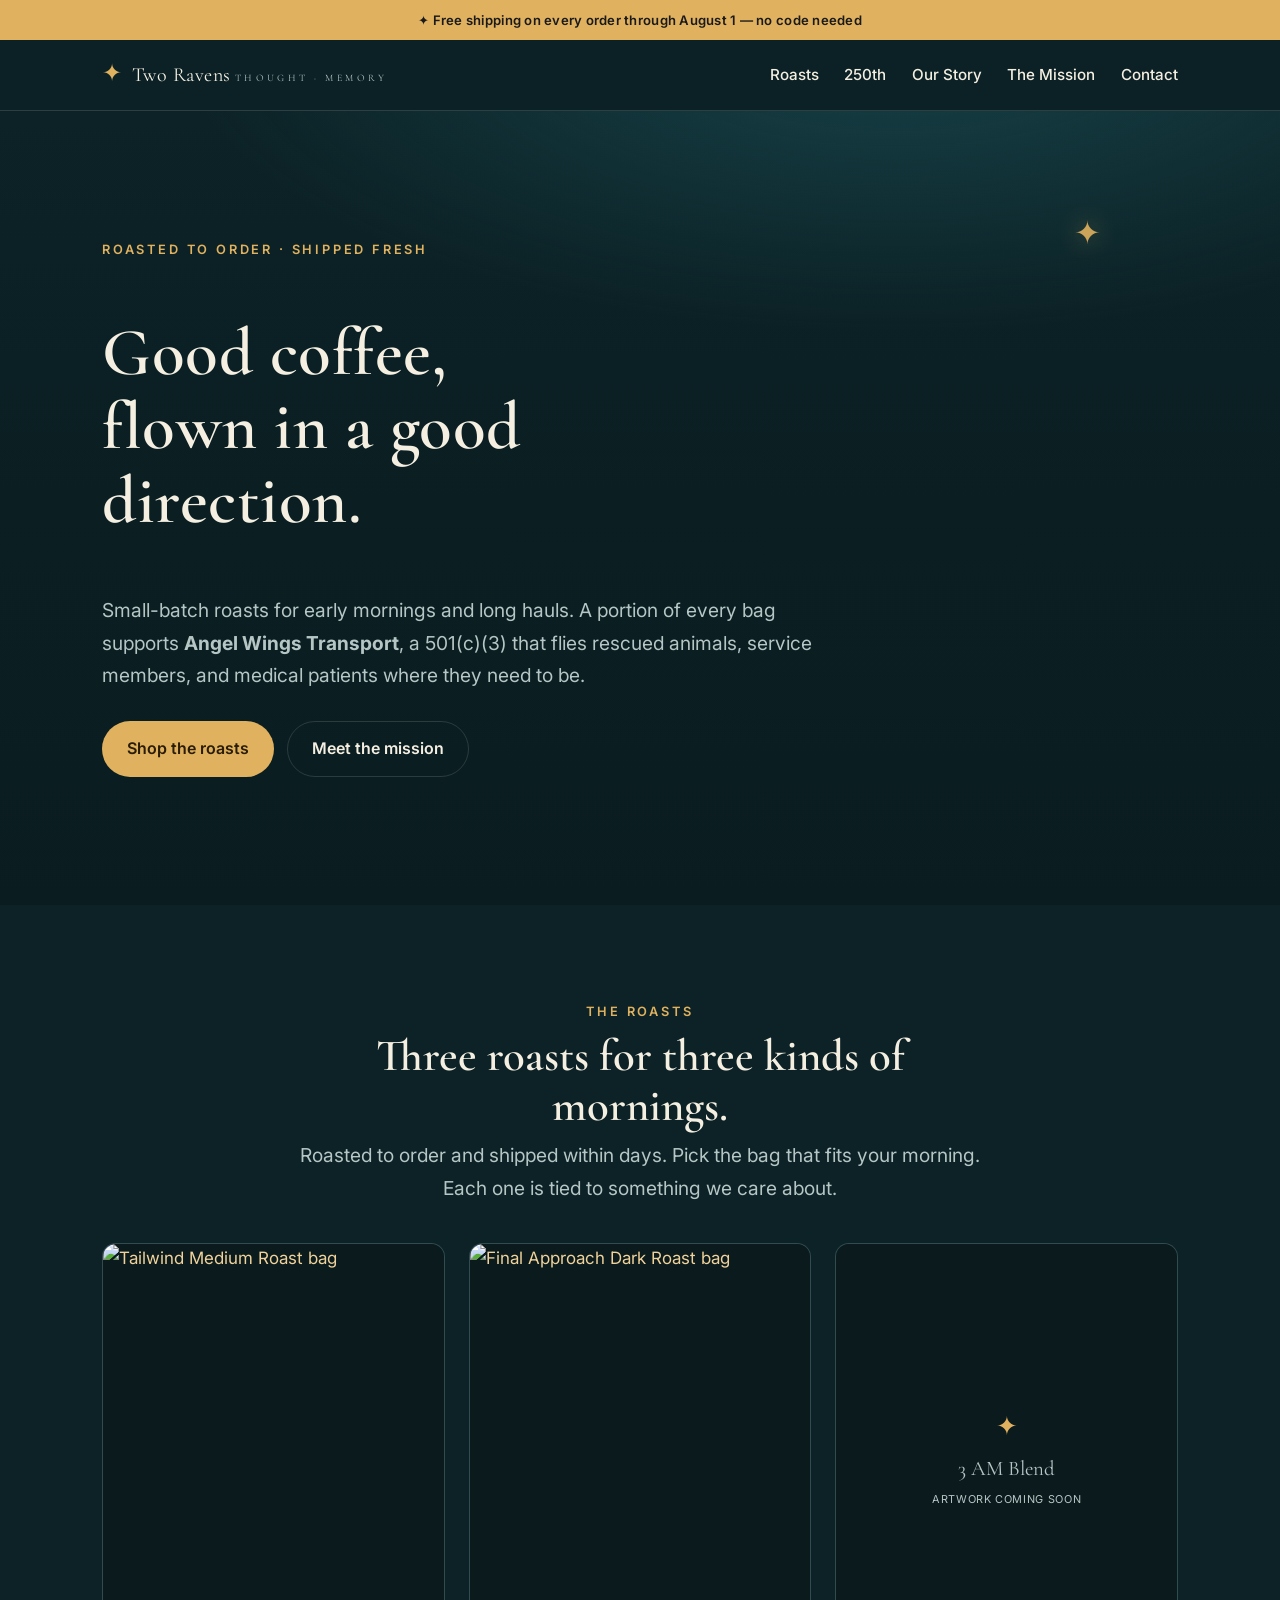
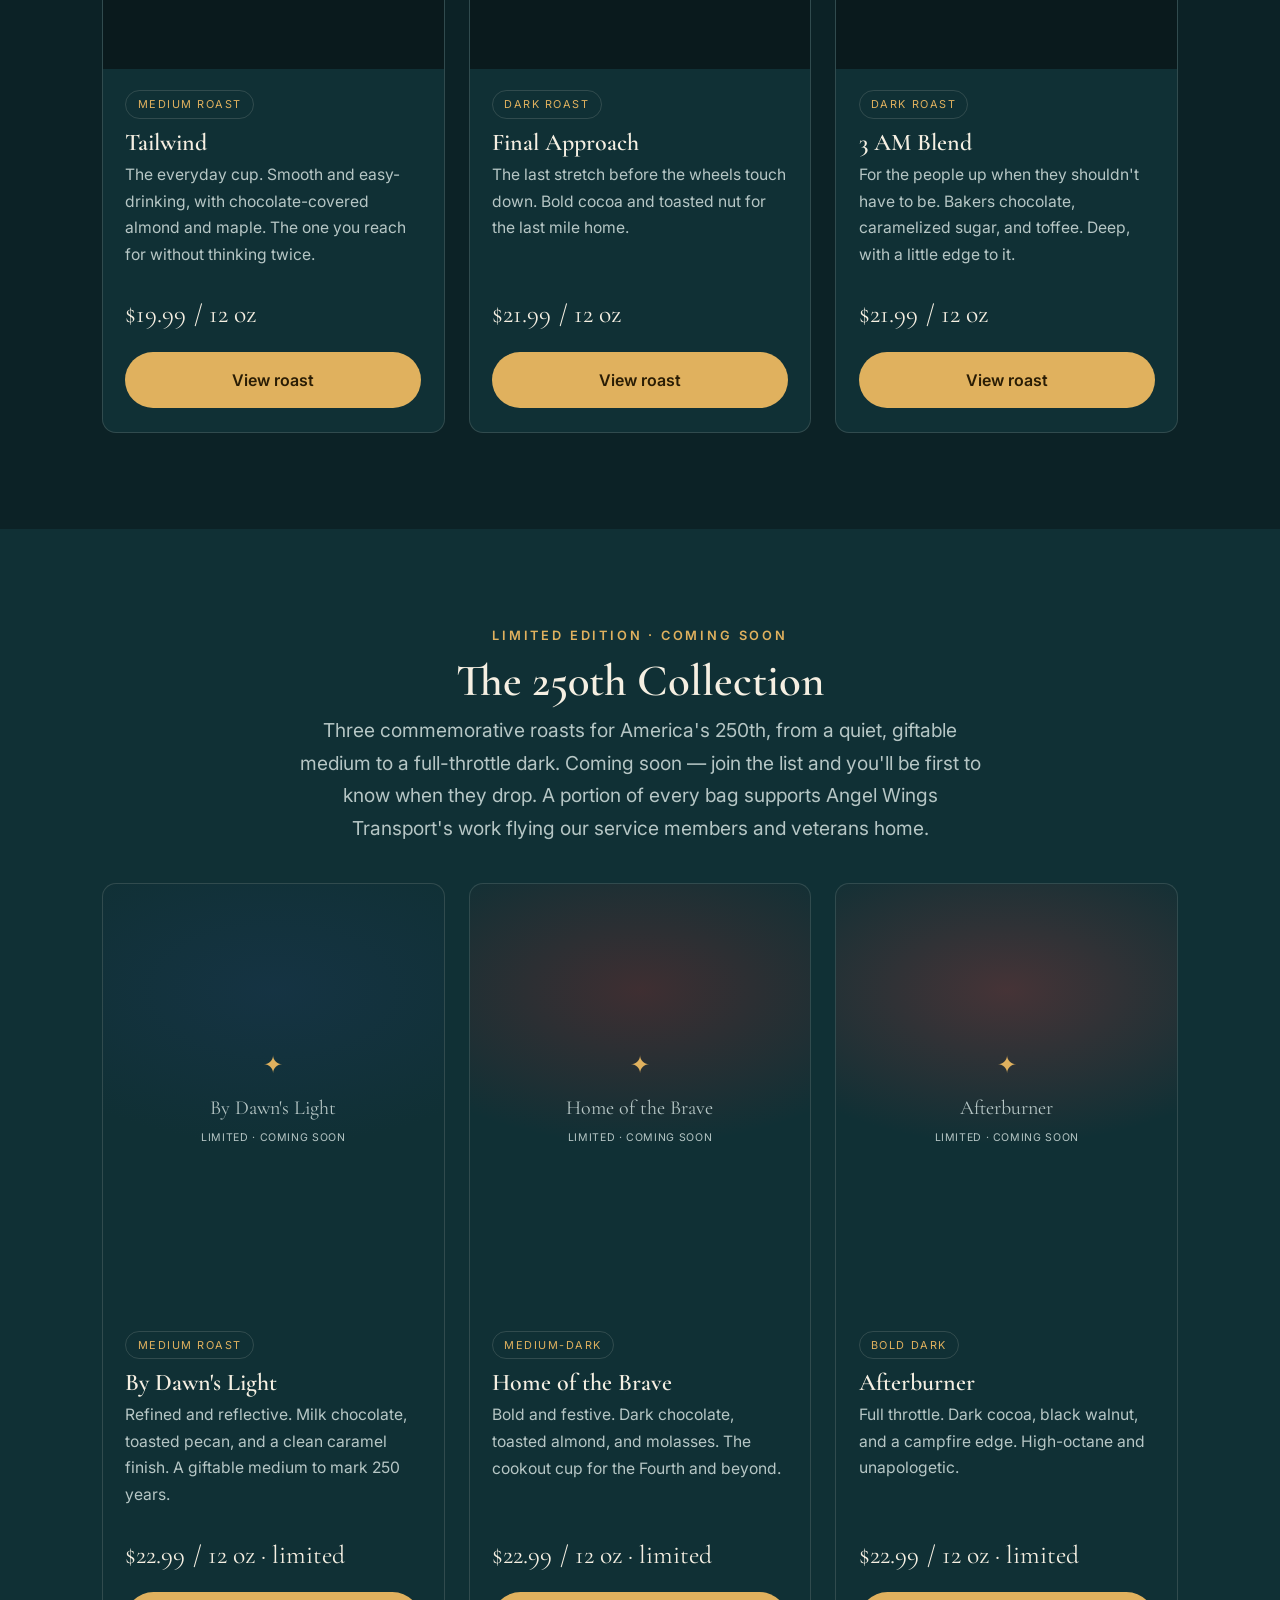
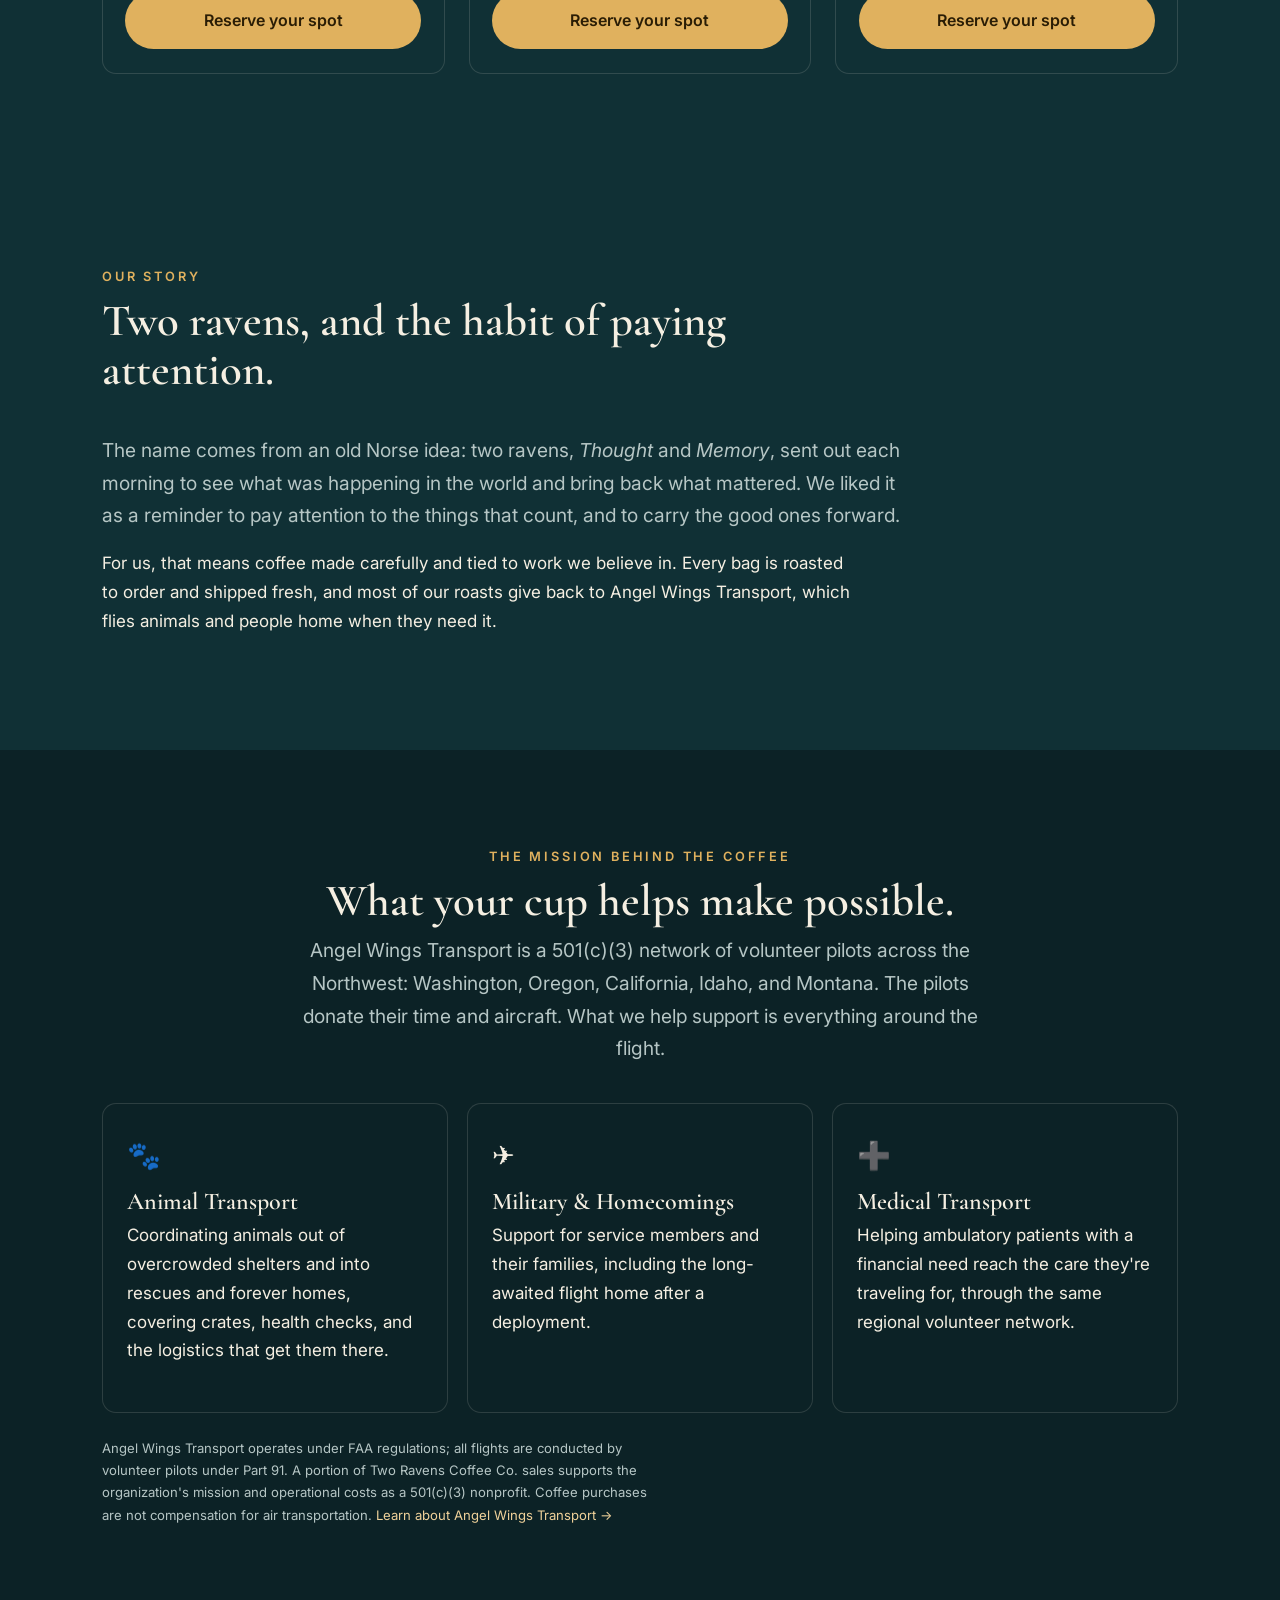
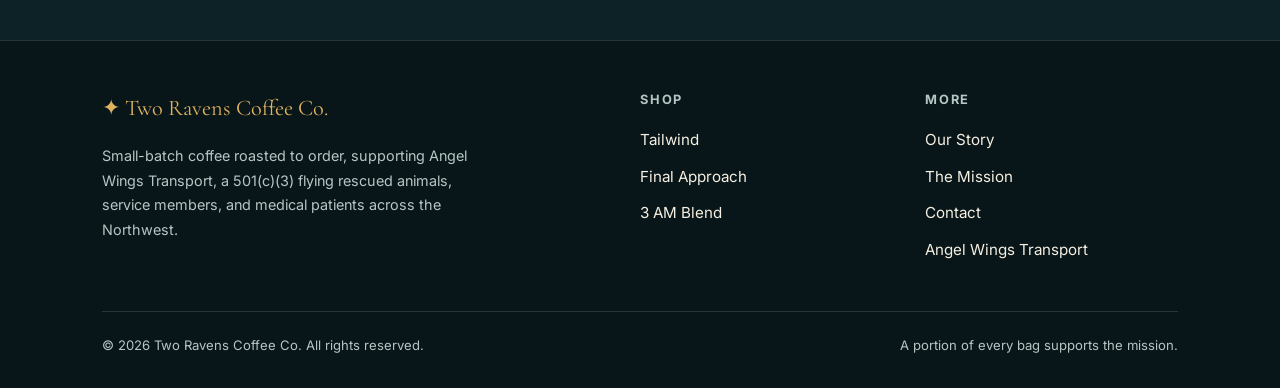
==== commit 5c6feacc: "Free shipping teaser through Aug 1; Final Approach checkout live; email capture auto-hides when Buy " ====
--- a/index.html
+++ b/index.html
@@ -11,6 +11,8 @@
   <link rel="stylesheet" href="assets/style.css" />
 </head>
 <body>
+
+  <div class="ship-banner" style="background:var(--gold,#e0b15e);color:#1a1a1a;text-align:center;font-family:var(--sans,'Inter',sans-serif);font-weight:600;font-size:.82rem;letter-spacing:.02em;padding:.55rem 1rem;">✦ Free shipping on every order through August 1 — no code needed</div>
 
   <header class="site-header">
     <div class="wrap nav">
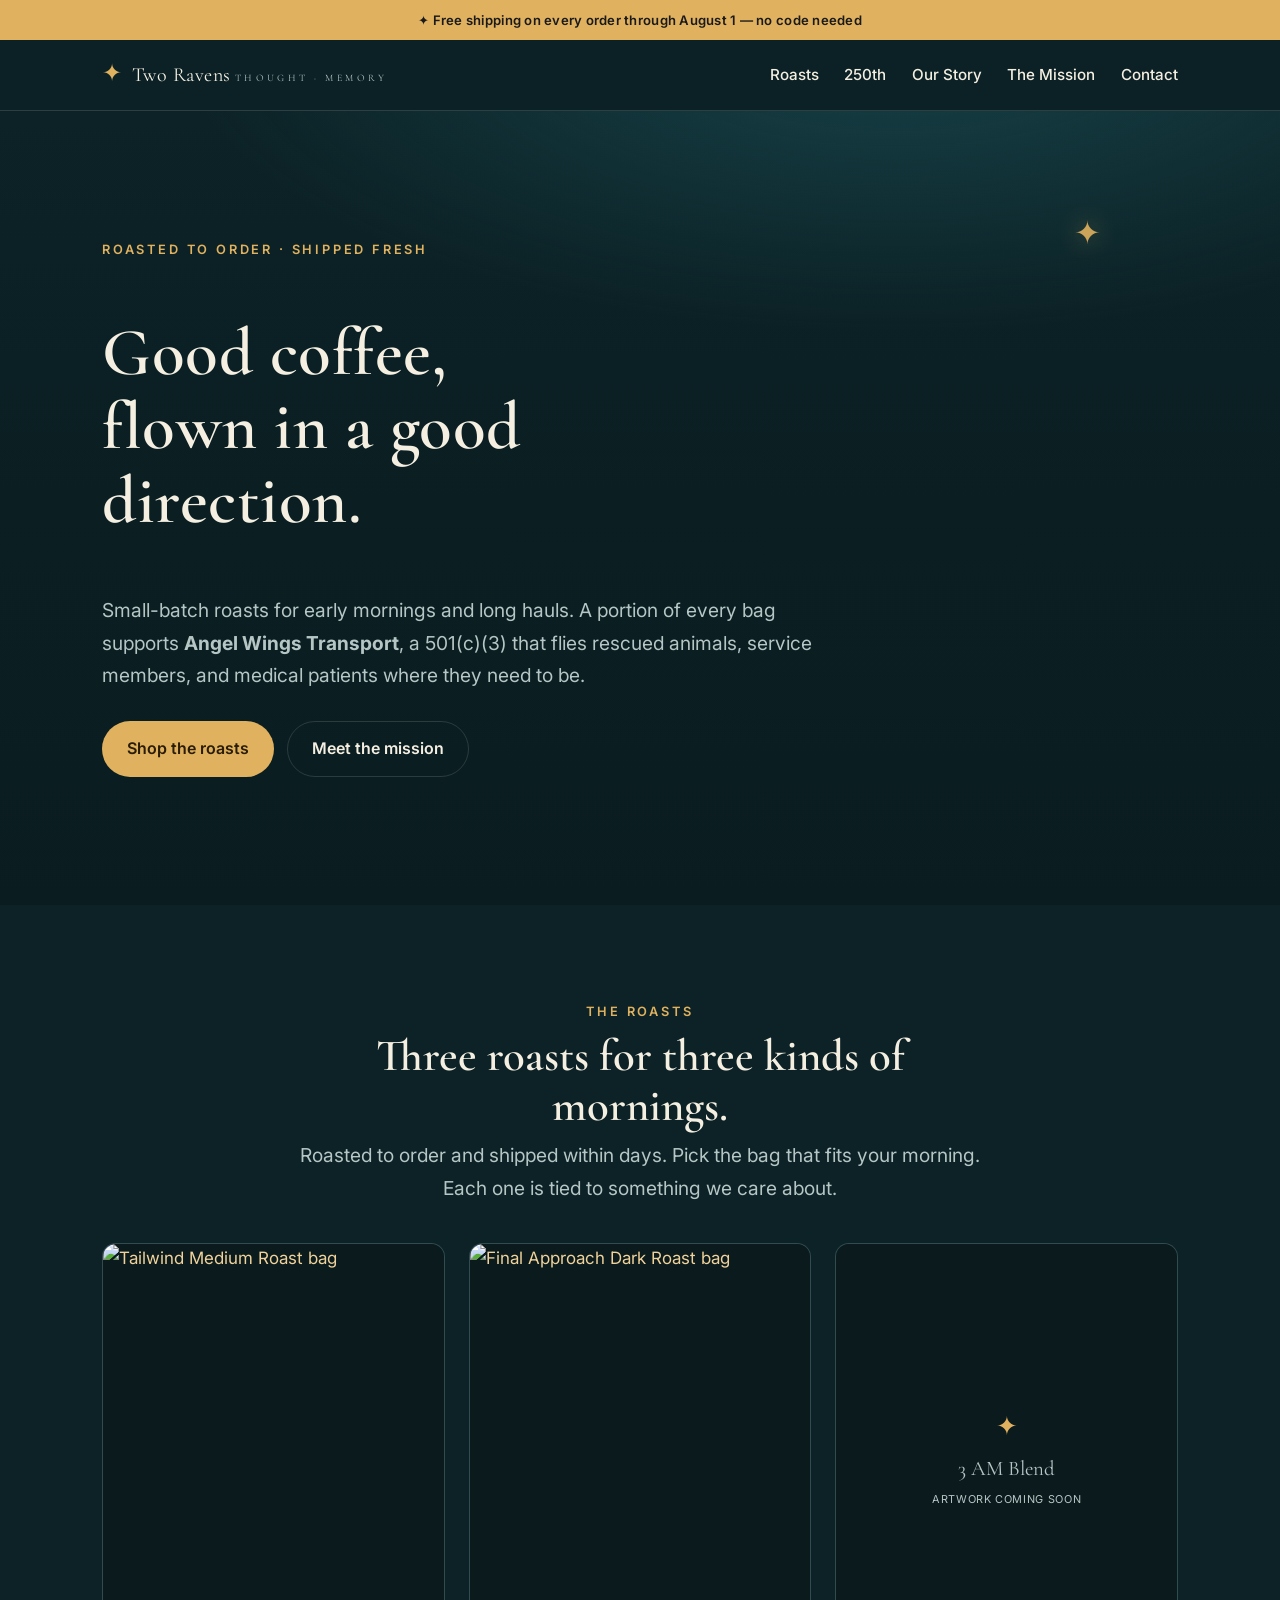
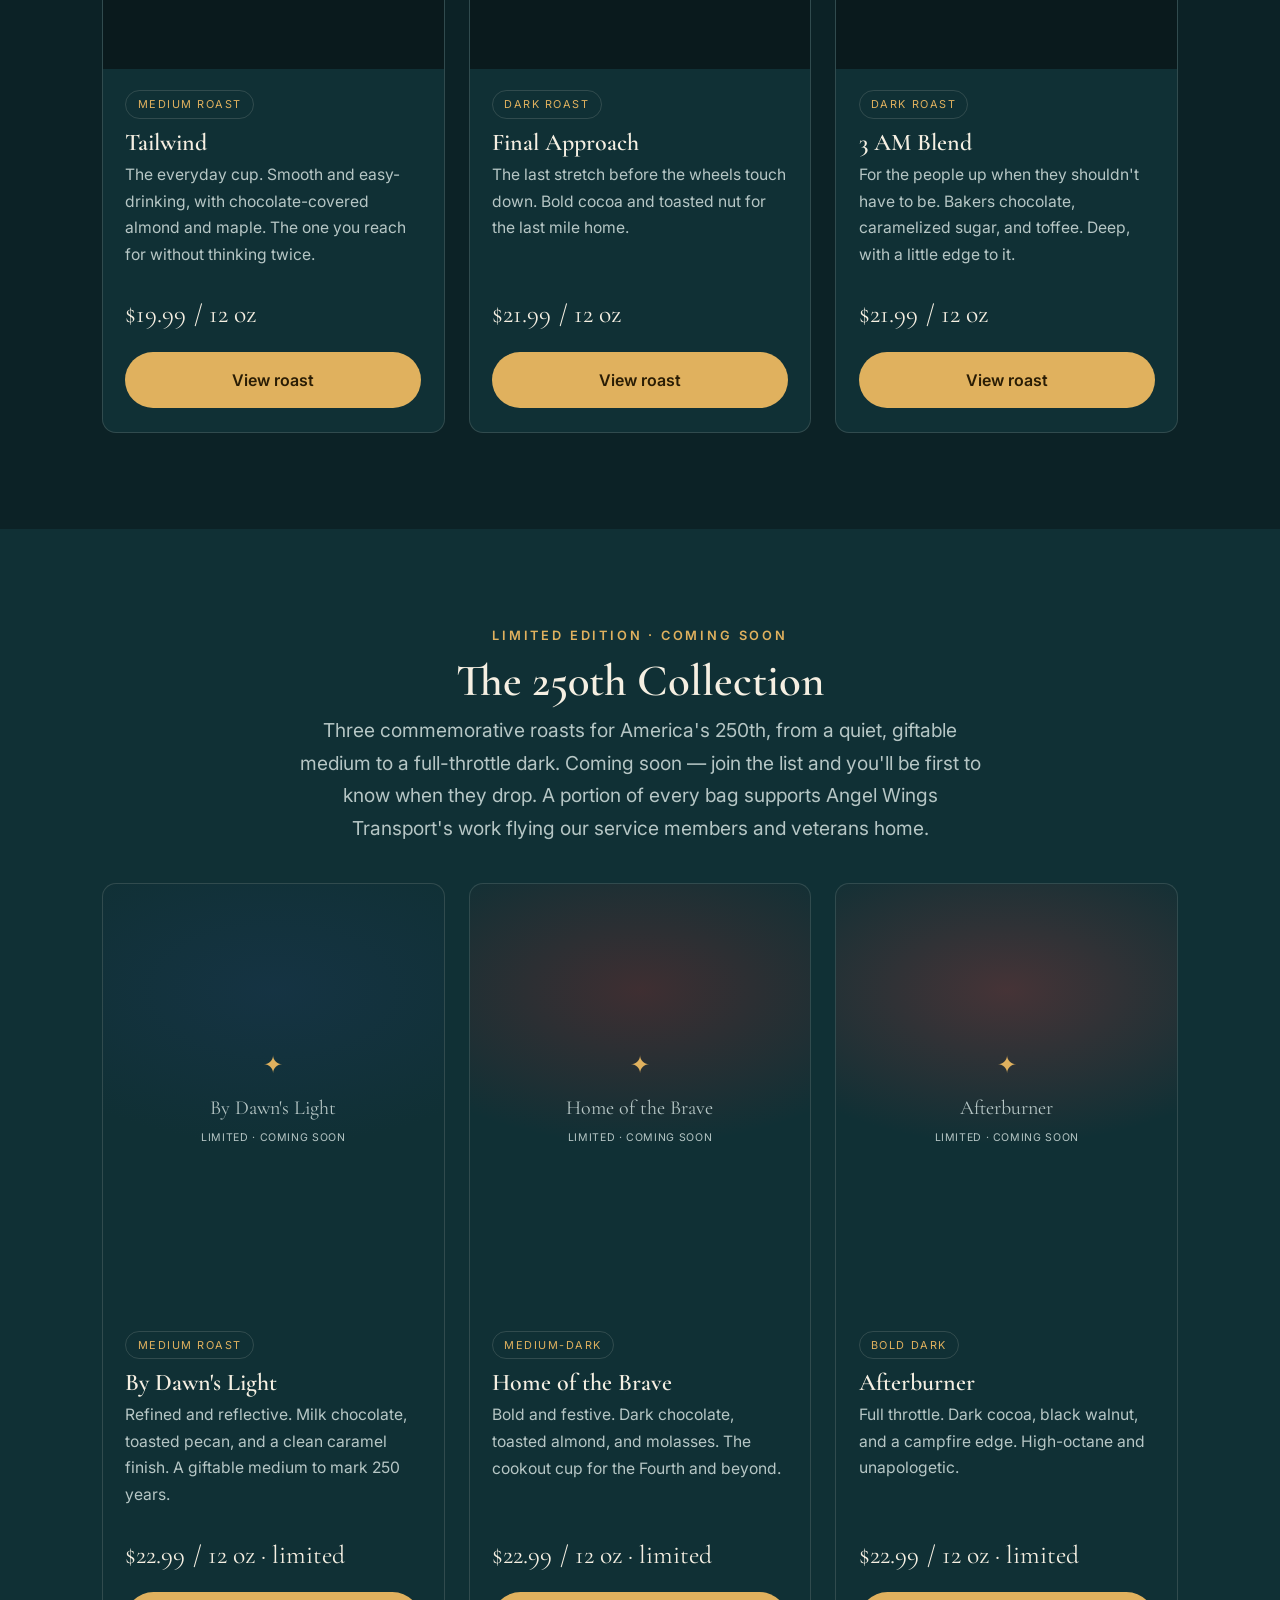
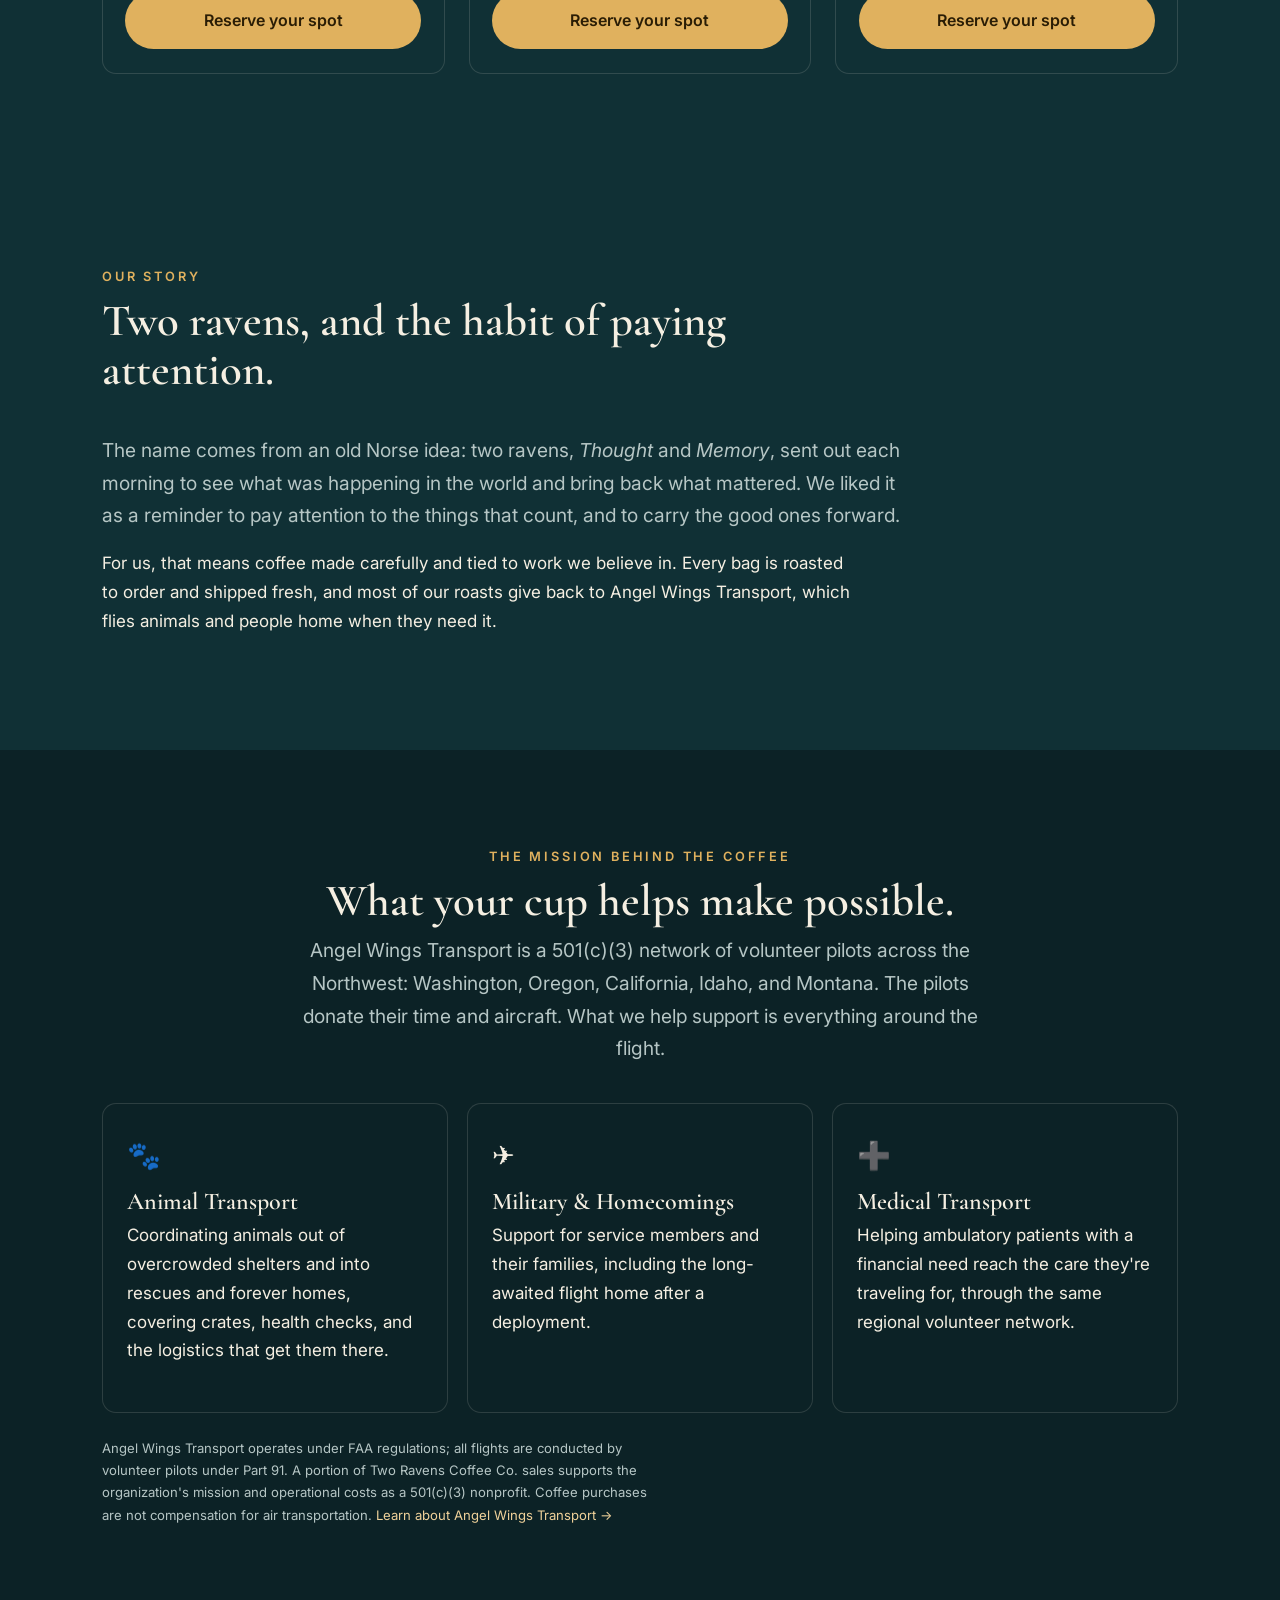
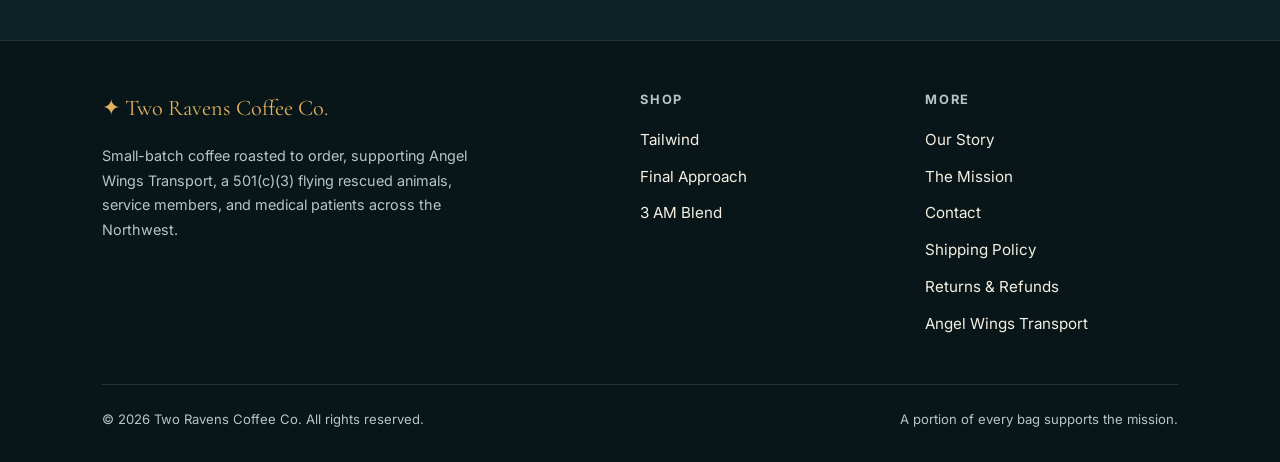
==== commit 7eeb19e5: "Add shipping and returns policy pages, wire footer links" ====
--- a/index.html
+++ b/index.html
@@ -223,6 +223,8 @@
             <li><a href="index.html#story">Our Story</a></li>
             <li><a href="index.html#mission">The Mission</a></li>
             <li><a href="contact.html">Contact</a></li>
+            <li><a href="shipping.html">Shipping Policy</a></li>
+            <li><a href="returns.html">Returns &amp; Refunds</a></li>
             <li><a href="https://awtrescue.org" target="_blank" rel="noopener">Angel Wings Transport</a></li>
           </ul>
         </div>
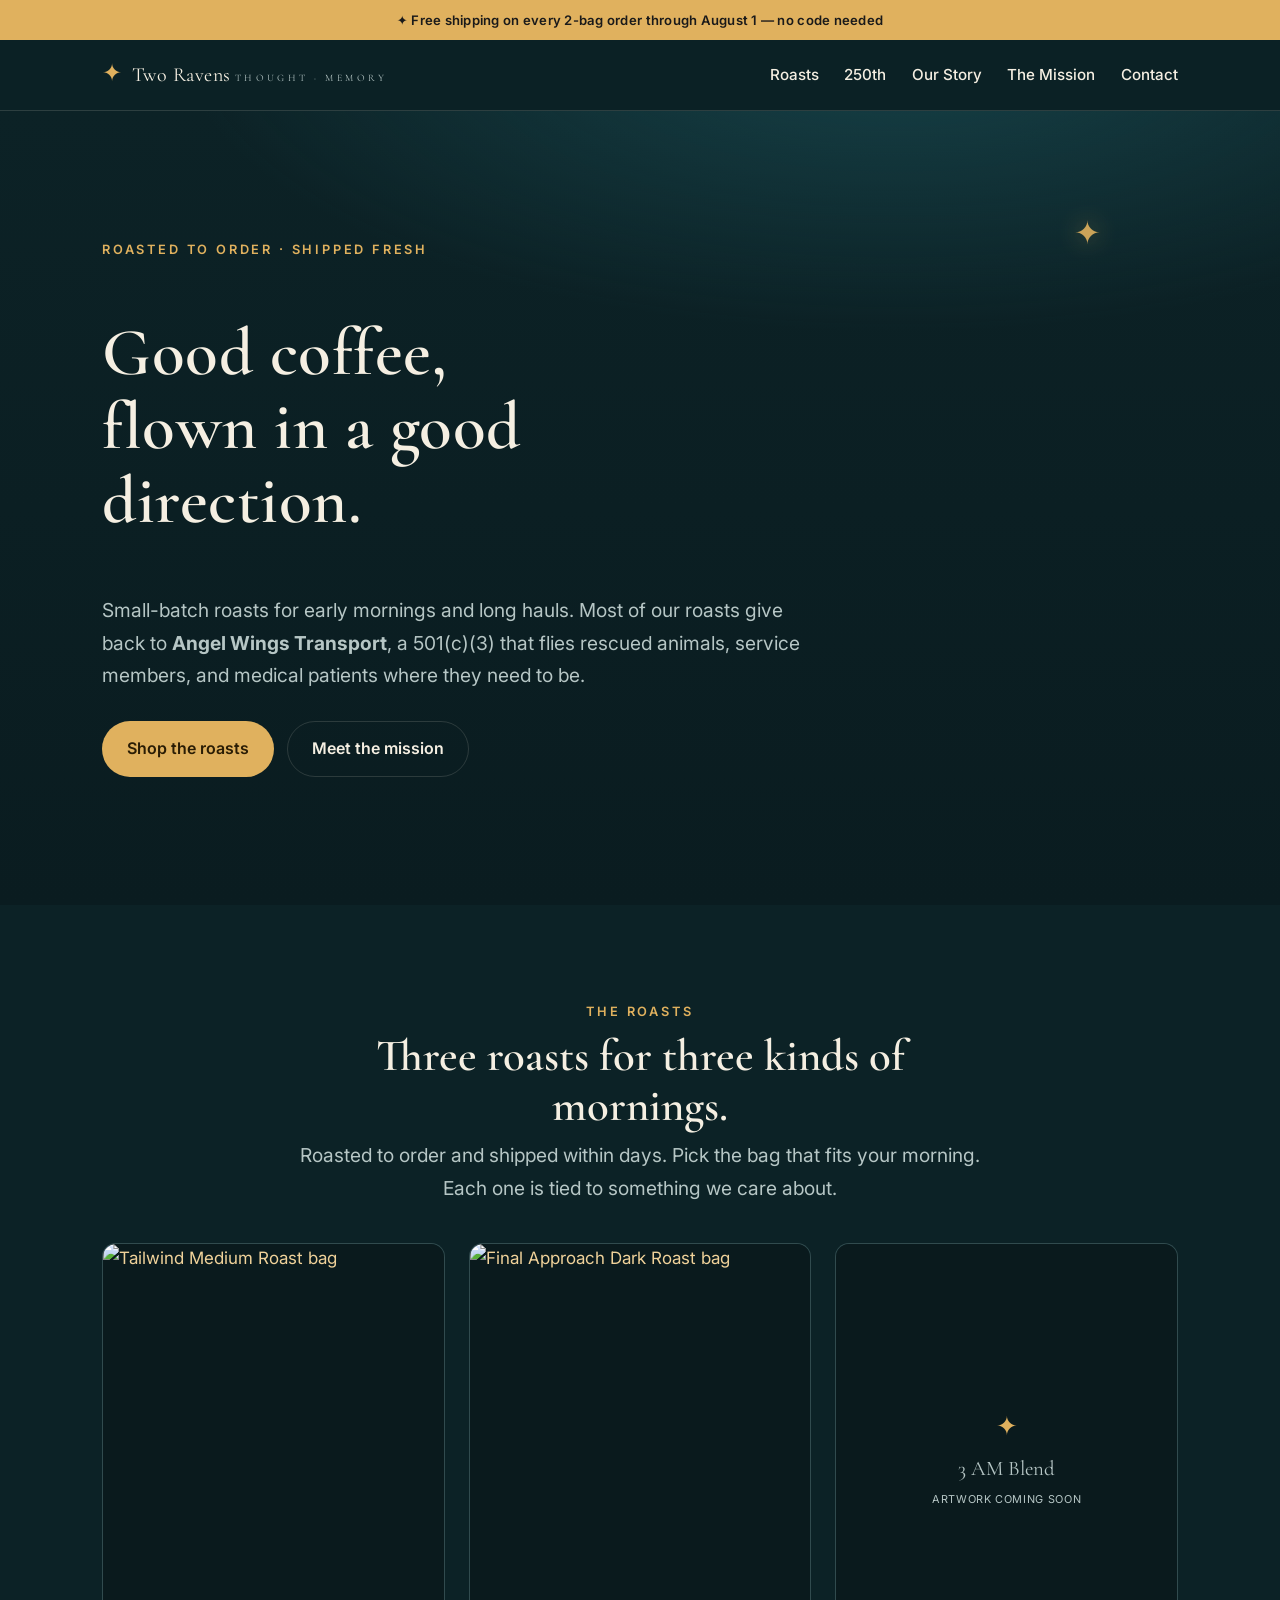
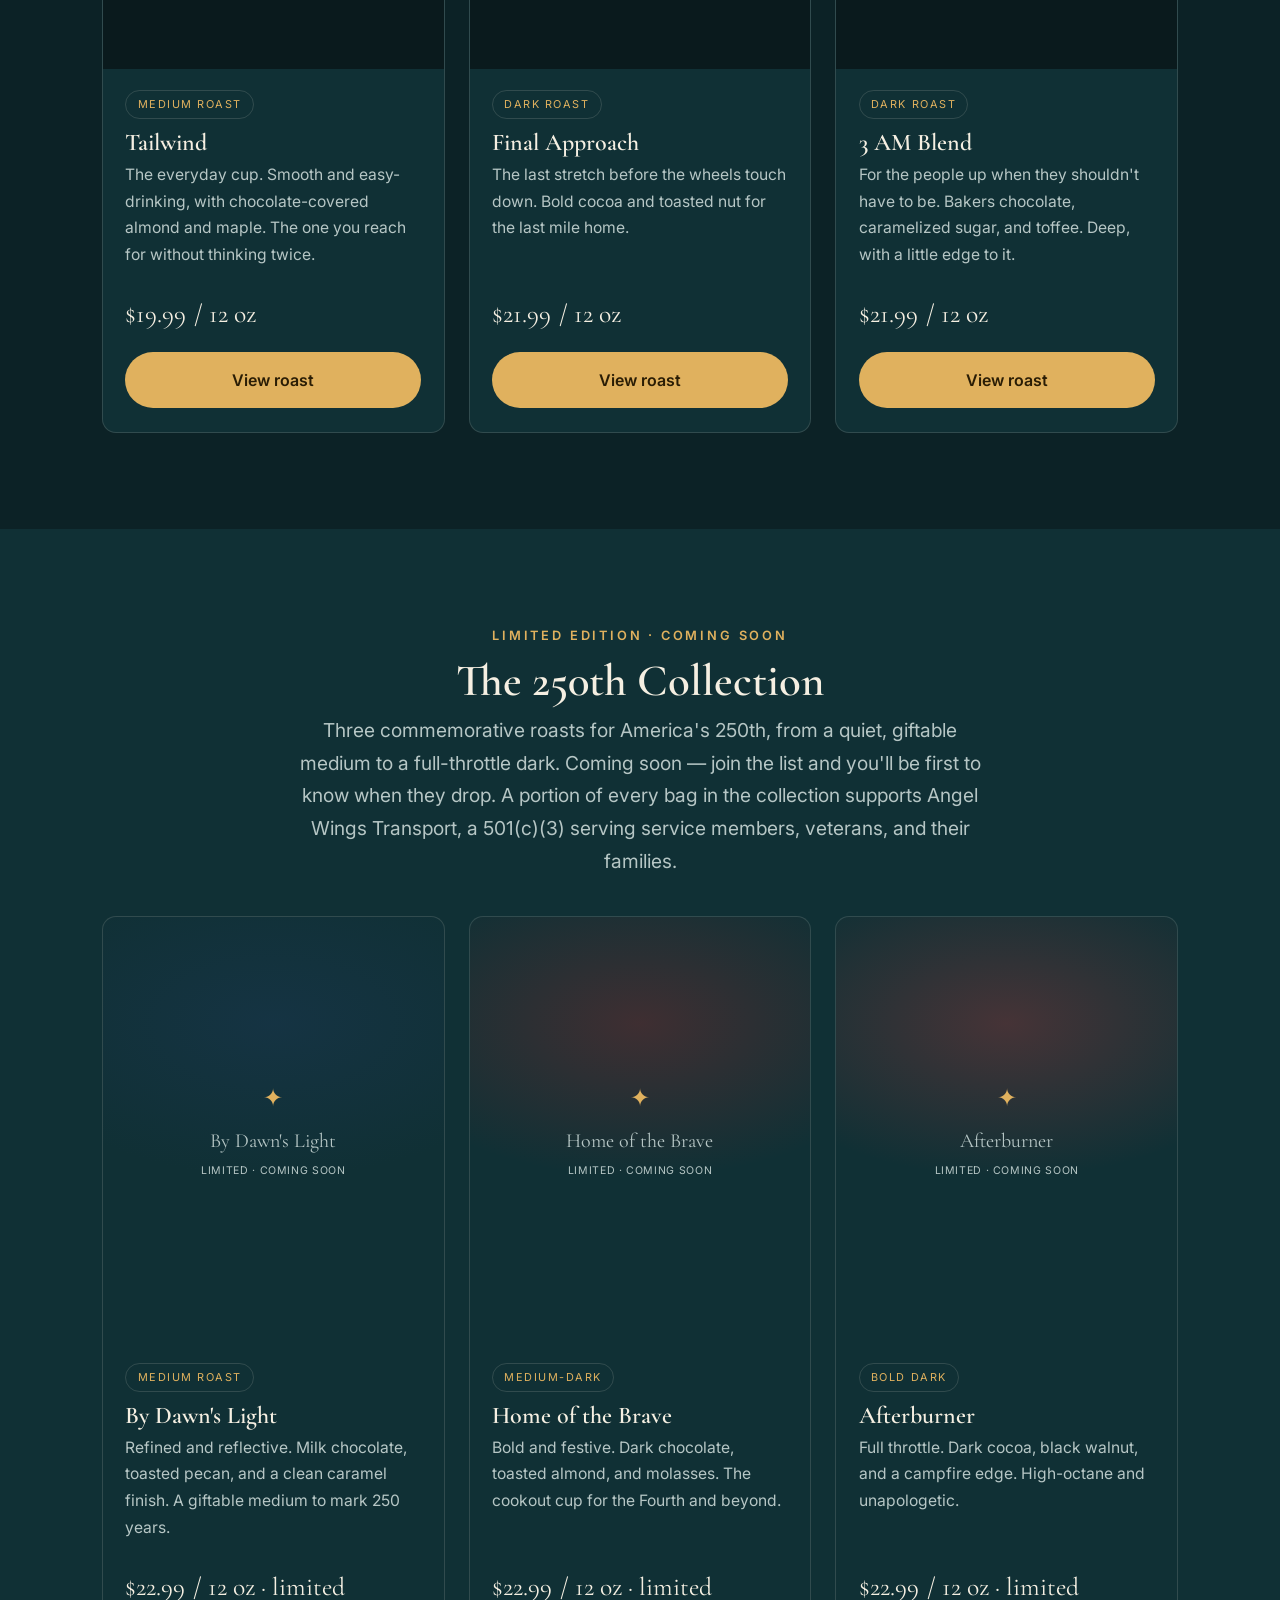
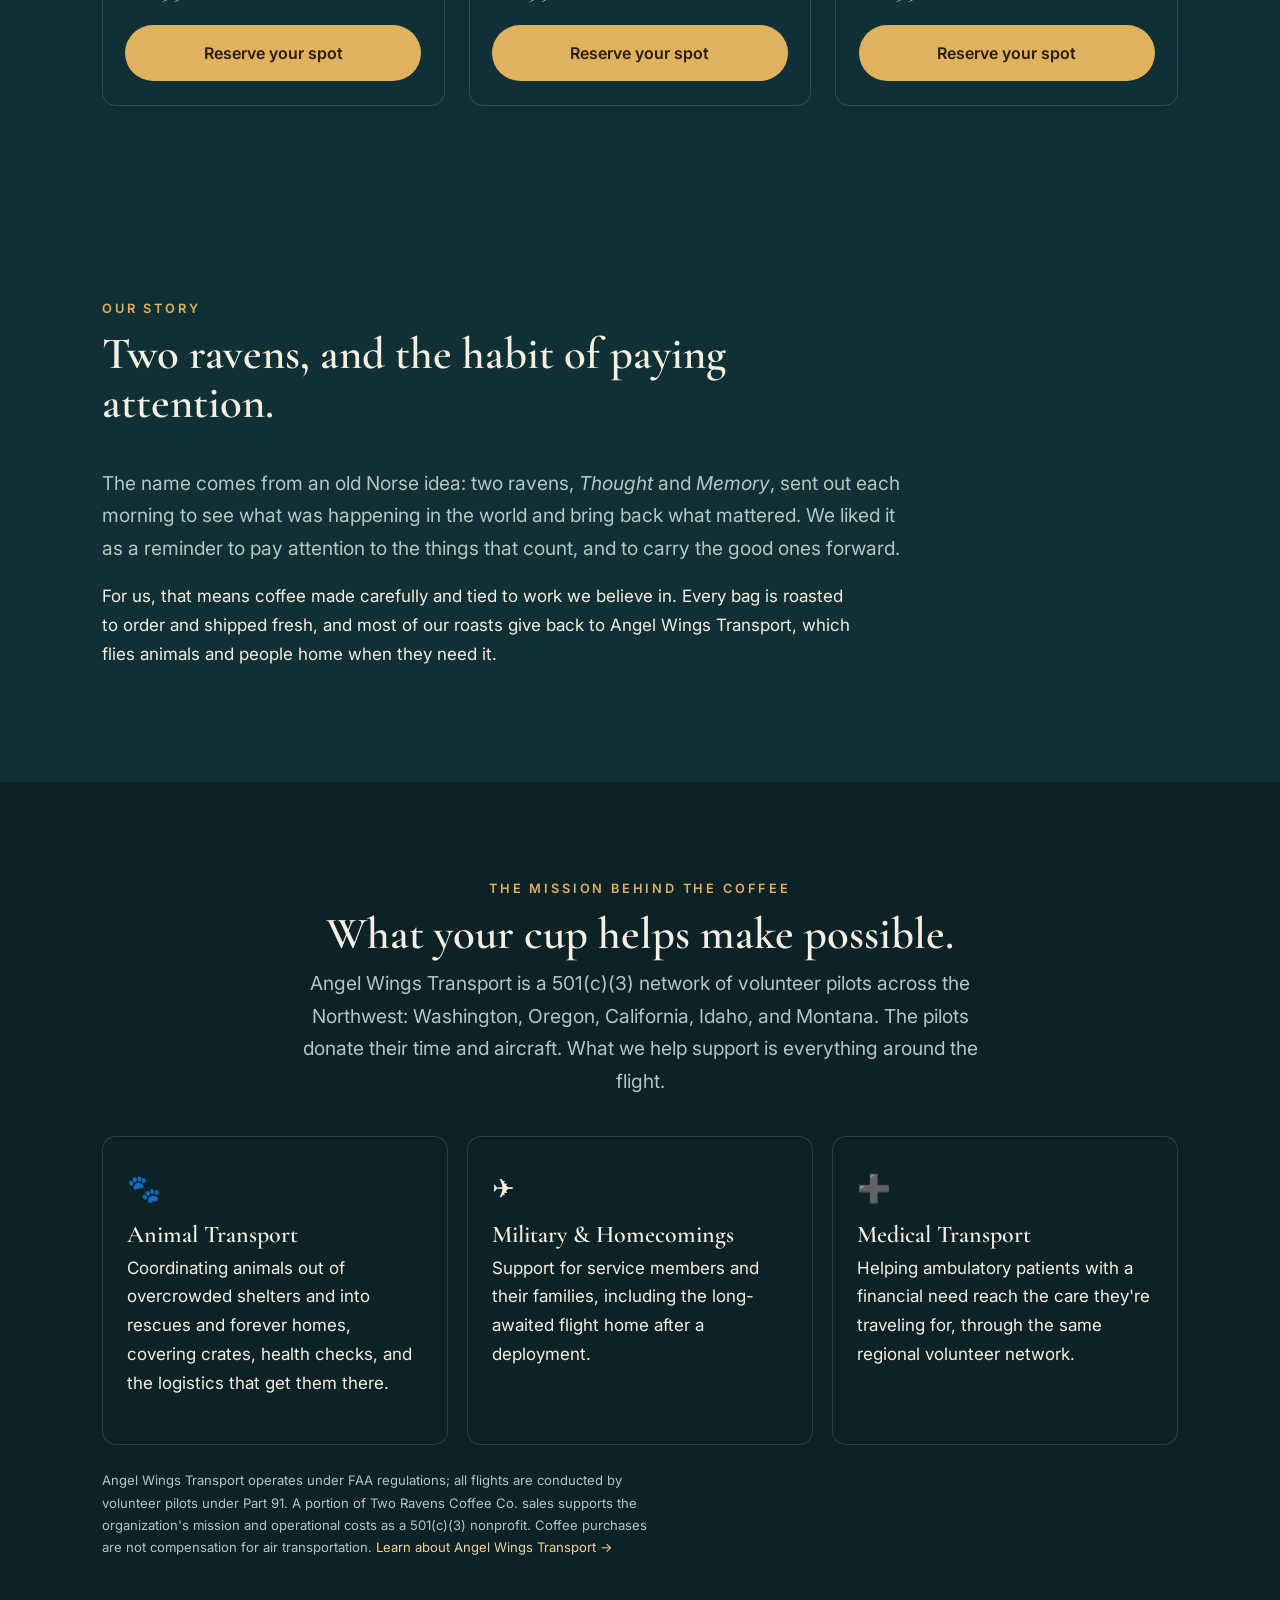
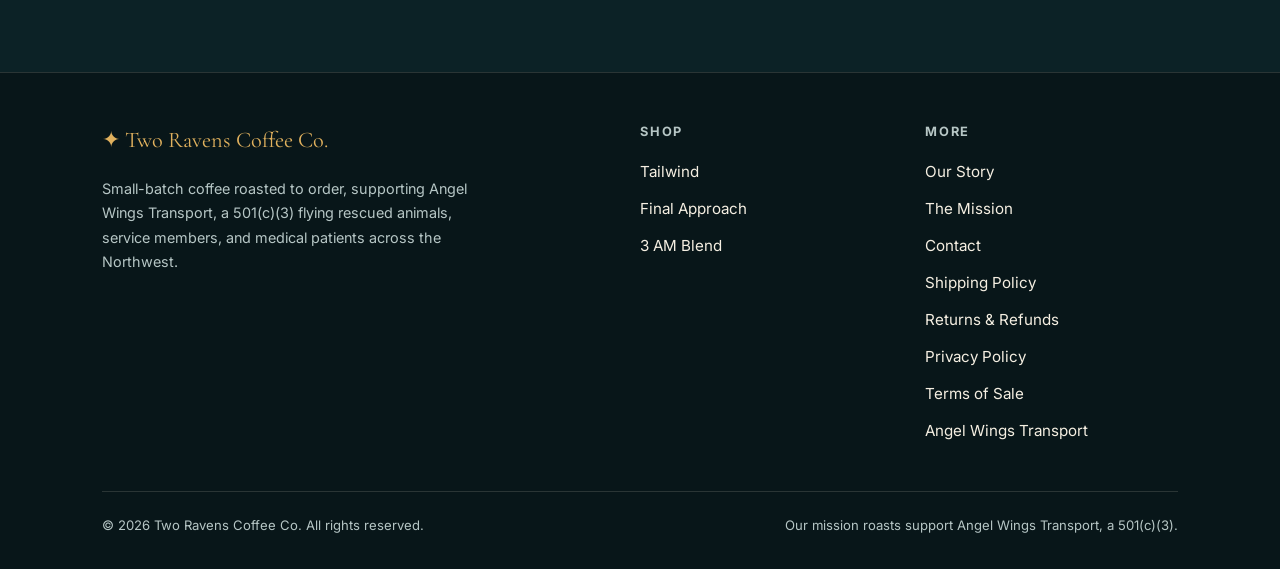
==== commit 5aea9842: "Add files via upload" ====
--- a/index.html
+++ b/index.html
@@ -4,7 +4,7 @@
   <meta charset="UTF-8" />
   <meta name="viewport" content="width=device-width, initial-scale=1.0" />
   <title>Two Ravens Coffee Co. | Coffee Roasted for the Mission</title>
-  <meta name="description" content="Small-batch coffee roasted to order. A portion of every bag supports Angel Wings Transport, a 501(c)(3) flying rescued animals, service members, and medical patients where they need to be." />
+  <meta name="description" content="Small-batch coffee roasted to order. Most of our roasts give back to Angel Wings Transport, a 501(c)(3) flying rescued animals, service members, and medical patients where they need to be." />
   <link rel="preconnect" href="https://fonts.googleapis.com" />
   <link rel="preconnect" href="https://fonts.gstatic.com" crossorigin />
   <link href="https://fonts.googleapis.com/css2?family=Cormorant+Garamond:wght@500;600;700&amp;family=Inter:wght@400;500;600&amp;display=swap" rel="stylesheet" />
@@ -12,7 +12,7 @@
 </head>
 <body>
 
-  <div class="ship-banner" style="background:var(--gold,#e0b15e);color:#1a1a1a;text-align:center;font-family:var(--sans,'Inter',sans-serif);font-weight:600;font-size:.82rem;letter-spacing:.02em;padding:.55rem 1rem;">✦ Free shipping on every order through August 1 — no code needed</div>
+  <div class="ship-banner" style="background:var(--gold,#e0b15e);color:#1a1a1a;text-align:center;font-family:var(--sans,'Inter',sans-serif);font-weight:600;font-size:.82rem;letter-spacing:.02em;padding:.55rem 1rem;">✦ Free shipping on every 2-bag order through August 1 — no code needed</div>
 
   <header class="site-header">
     <div class="wrap nav">
@@ -39,7 +39,7 @@
     <div class="wrap">
       <p class="eyebrow">Roasted to order · Shipped fresh</p>
       <h1>Good coffee, flown in a good direction.</h1>
-      <p class="lead">Small-batch roasts for early mornings and long hauls. A portion of every bag supports <strong>Angel Wings Transport</strong>, a 501(c)(3) that flies rescued animals, service members, and medical patients where they need to be.</p>
+      <p class="lead">Small-batch roasts for early mornings and long hauls. Most of our roasts give back to <strong>Angel Wings Transport</strong>, a 501(c)(3) that flies rescued animals, service members, and medical patients where they need to be.</p>
       <div class="cta-row">
         <a class="btn btn-gold" href="#roasts">Shop the roasts</a>
         <a class="btn btn-ghost" href="#mission">Meet the mission</a>
@@ -107,7 +107,7 @@
       <div class="section-head center">
         <p class="eyebrow">Limited Edition · Coming Soon</p>
         <h2>The 250th Collection</h2>
-        <p class="lead" style="margin-inline:auto;">Three commemorative roasts for America's 250th, from a quiet, giftable medium to a full-throttle dark. Coming soon — join the list and you'll be first to know when they drop. A portion of every bag supports Angel Wings Transport's work flying our service members and veterans home.</p>
+        <p class="lead" style="margin-inline:auto;">Three commemorative roasts for America's 250th, from a quiet, giftable medium to a full-throttle dark. Coming soon — join the list and you'll be first to know when they drop. A portion of every bag in the collection supports Angel Wings Transport, a 501(c)(3) serving service members, veterans, and their families.</p>
       </div>
       <div class="products">
         <article class="pcard">
@@ -225,13 +225,15 @@
             <li><a href="contact.html">Contact</a></li>
             <li><a href="shipping.html">Shipping Policy</a></li>
             <li><a href="returns.html">Returns &amp; Refunds</a></li>
+            <li><a href="privacy.html">Privacy Policy</a></li>
+            <li><a href="terms.html">Terms of Sale</a></li>
             <li><a href="https://awtrescue.org" target="_blank" rel="noopener">Angel Wings Transport</a></li>
           </ul>
         </div>
       </div>
       <div class="foot-legal">
         <span>© 2026 Two Ravens Coffee Co. All rights reserved.</span>
-        <span>A portion of every bag supports the mission.</span>
+        <span>Our mission roasts support Angel Wings Transport, a 501(c)(3).</span>
       </div>
     </div>
   </footer>
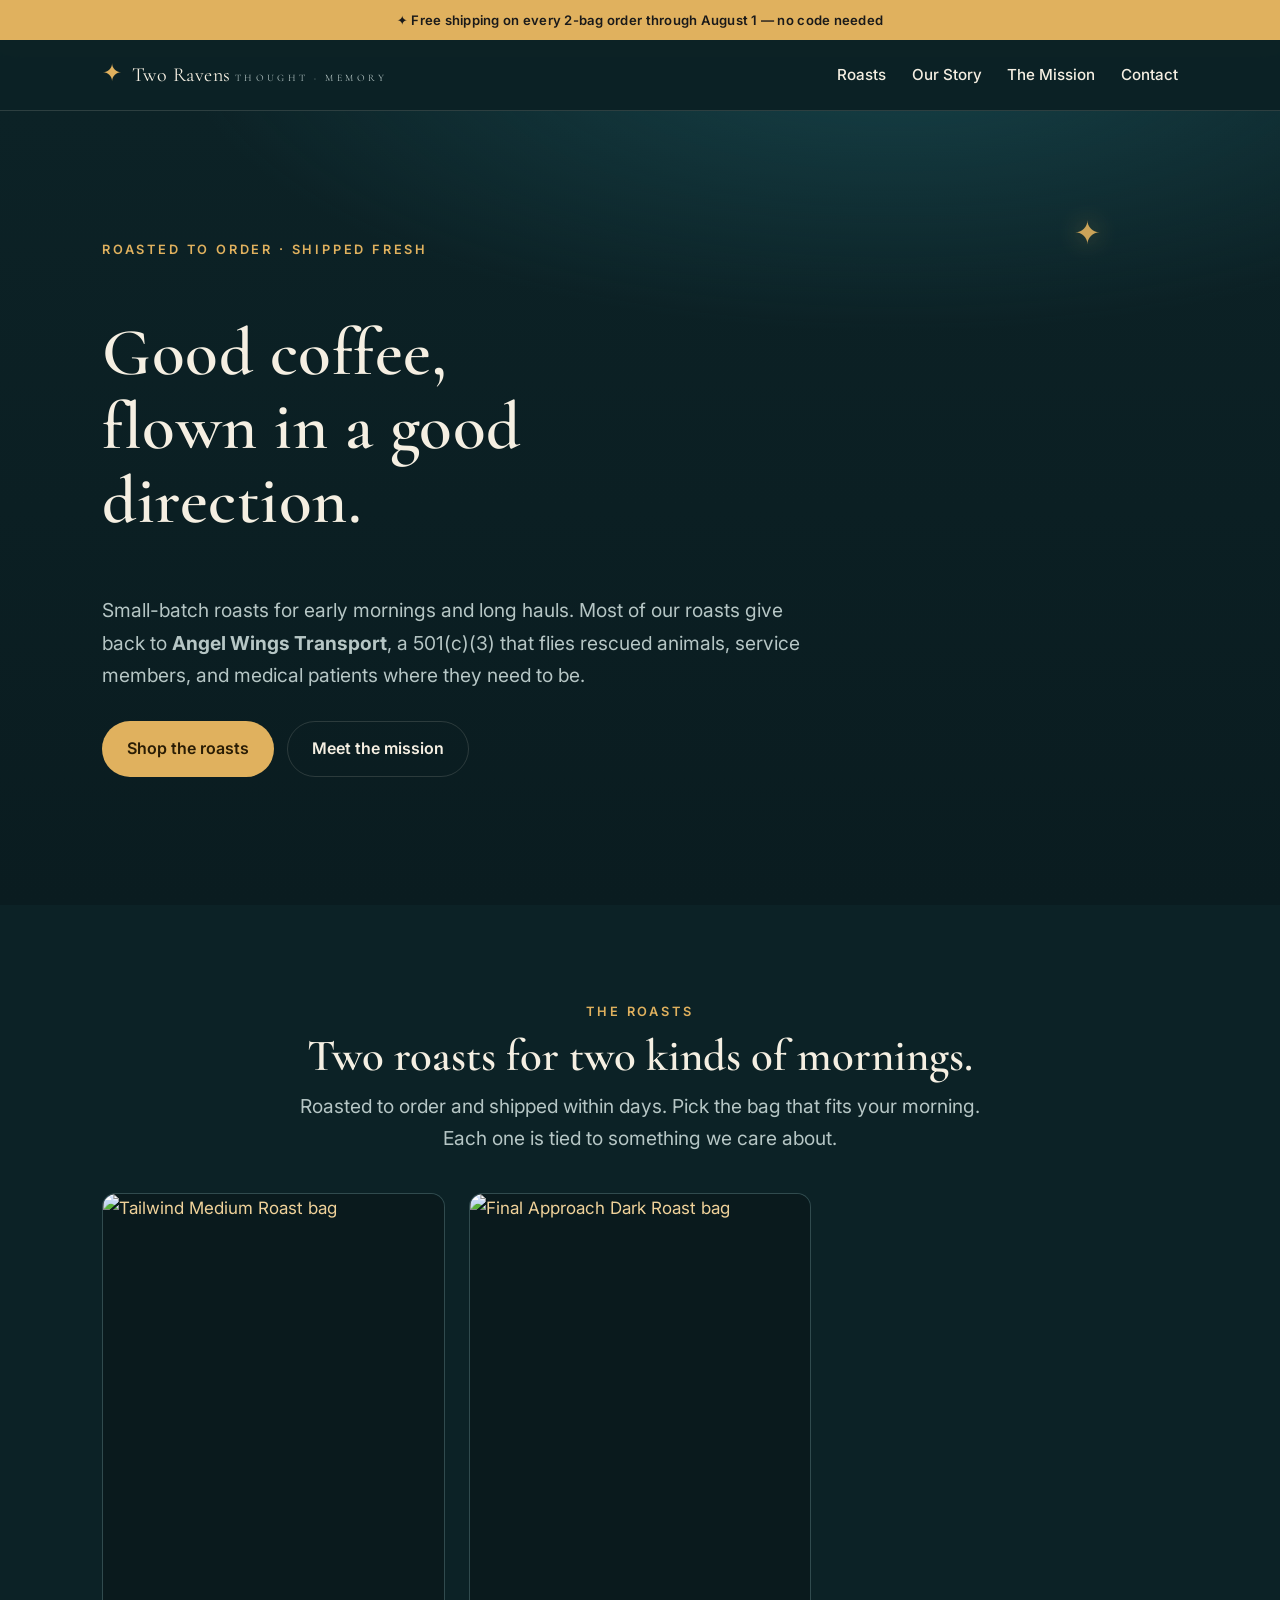
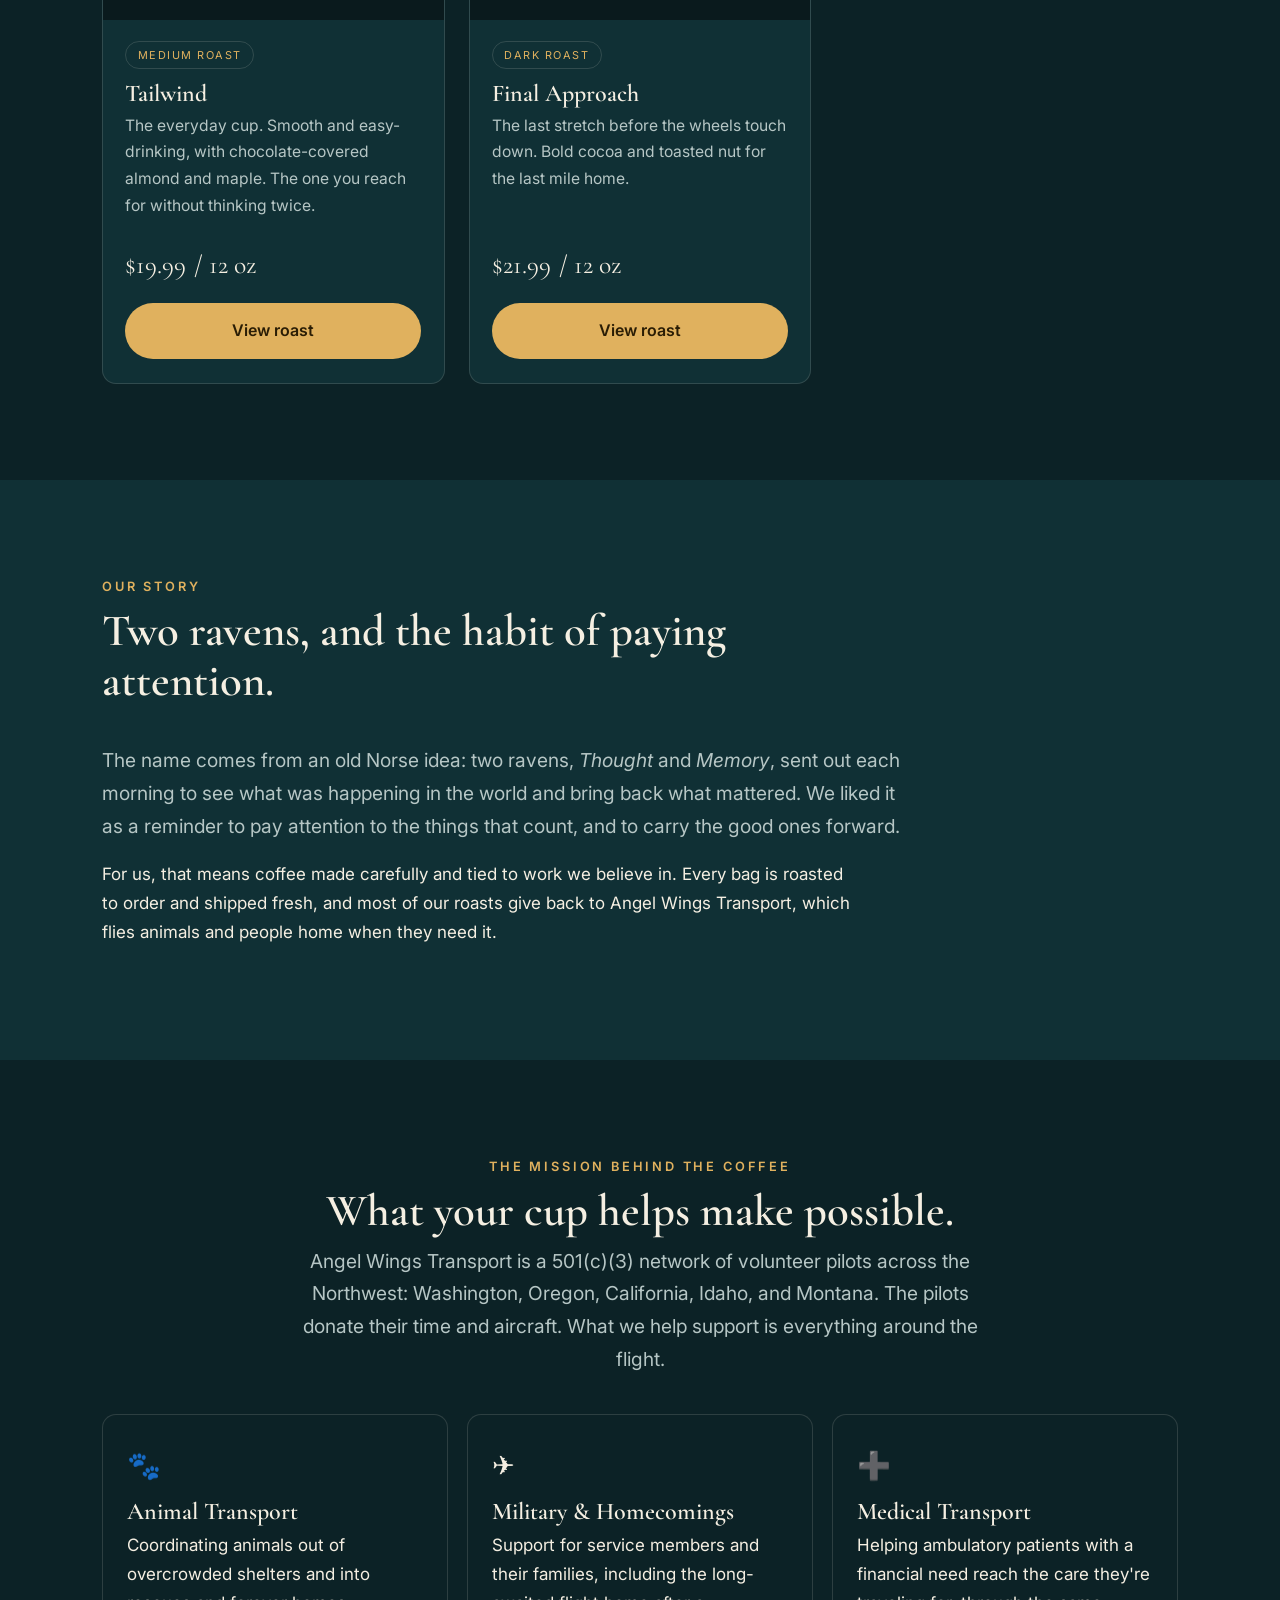
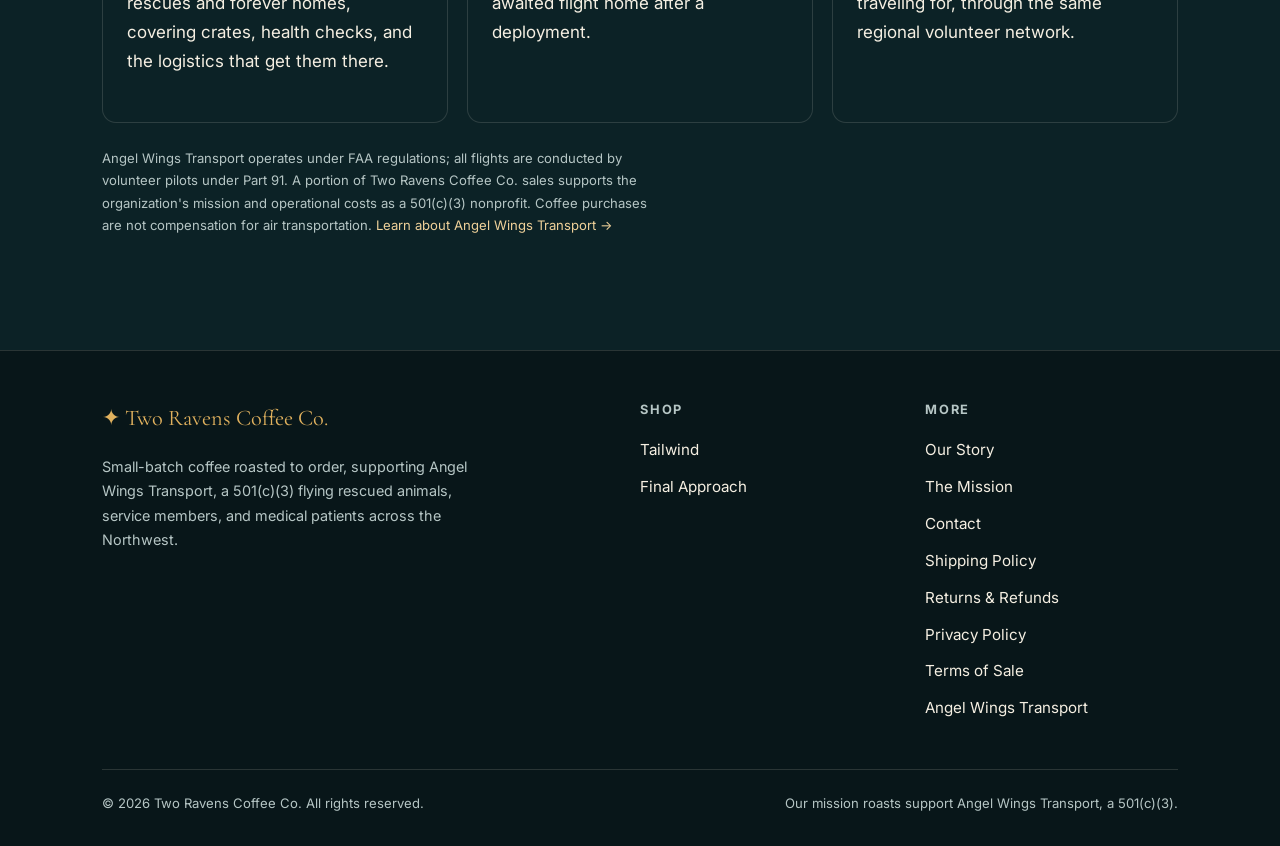
==== commit 7f0180be: "Add files via upload" ====
--- a/index.html
+++ b/index.html
@@ -26,7 +26,6 @@
       <button class="nav-toggle" aria-label="Menu" aria-expanded="false" onclick="document.getElementById('nav').classList.toggle('open')">☰</button>
       <ul class="nav-links" id="nav">
         <li><a href="index.html#roasts">Roasts</a></li>
-        <li><a href="index.html#collection">250th</a></li>
         <li><a href="index.html#story">Our Story</a></li>
         <li><a href="index.html#mission">The Mission</a></li>
         <li><a href="contact.html">Contact</a></li>
@@ -51,14 +50,14 @@
     <div class="wrap">
       <div class="section-head center">
         <p class="eyebrow">The Roasts</p>
-        <h2>Three roasts for three kinds of mornings.</h2>
+        <h2>Two roasts for two kinds of mornings.</h2>
         <p class="lead" style="margin-inline:auto;">Roasted to order and shipped within days. Pick the bag that fits your morning. Each one is tied to something we care about.</p>
       </div>
 
       <div class="products">
         <article class="pcard">
           <a class="ph" href="products/tailwind.html">
-            <img src="https://cdn.roastify.app/mockup-images/8ddc4028-a771-4393-bf64-322d6b8b772f.png" alt="Tailwind Medium Roast bag" loading="lazy" />
+            <img src="https://cdn.roastify.app/mockup-images/0f5dab3e-a2e5-4452-9951-b1c8545f38ec.png" alt="Tailwind Medium Roast bag" loading="lazy" />
           </a>
           <div class="body">
             <span class="pill">Medium Roast</span>
@@ -71,7 +70,7 @@
 
         <article class="pcard">
           <a class="ph" href="products/final-approach.html">
-            <img src="https://cdn.roastify.app/mockup-images/bf36d450-e2ad-4ee8-95fb-bd433ba64d39.png" alt="Final Approach Dark Roast bag" loading="lazy" />
+            <img src="https://cdn.roastify.app/mockup-images/bbcf26bc-5557-4559-a775-1ed9d121ccfe.png" alt="Final Approach Dark Roast bag" loading="lazy" />
           </a>
           <div class="body">
             <span class="pill">Dark Roast</span>
@@ -82,81 +81,11 @@
           </div>
         </article>
 
-        <article class="pcard">
-          <a class="ph" href="products/3am-blend.html" aria-label="3 AM Blend" style="flex-direction:column;gap:.2rem;color:var(--muted);font-family:var(--serif);">
-            <span style="font-size:1.6rem;color:var(--gold);">✦</span>
-            <span style="font-size:1.3rem;">3 AM Blend</span>
-            <span style="font-family:var(--sans);font-size:.68rem;letter-spacing:.06em;text-transform:uppercase;">Artwork coming soon</span>
-          </a>
-          <div class="body">
-            <span class="pill">Dark Roast</span>
-            <h3>3 AM Blend</h3>
-            <p>For the people up when they shouldn't have to be. Bakers chocolate, caramelized sugar, and toffee. Deep, with a little edge to it.</p>
-            <div class="price-row"><span class="price">$21.99</span><span class="price unit">/ 12 oz</span></div>
-            <a class="btn btn-gold btn-block" href="products/3am-blend.html">View roast</a>
-          </div>
-        </article>
+        
       </div>
     </div>
   </section>
 
-
-  <!-- 250TH COLLECTION -->
-  <section id="collection" class="alt">
-    <div class="wrap">
-      <div class="section-head center">
-        <p class="eyebrow">Limited Edition · Coming Soon</p>
-        <h2>The 250th Collection</h2>
-        <p class="lead" style="margin-inline:auto;">Three commemorative roasts for America's 250th, from a quiet, giftable medium to a full-throttle dark. Coming soon — join the list and you'll be first to know when they drop. A portion of every bag in the collection supports Angel Wings Transport, a 501(c)(3) serving service members, veterans, and their families.</p>
-      </div>
-      <div class="products">
-        <article class="pcard">
-          <a class="ph" href="products/dawns-light.html" aria-label="By Dawn's Light" style="flex-direction:column;gap:.25rem;color:var(--muted);font-family:var(--serif);background:radial-gradient(400px 220px at 50% 25%, #1f3a5f55, transparent 70%);">
-            <span style="font-size:1.5rem;color:var(--gold);">✦</span>
-            <span style="font-size:1.25rem;">By Dawn's Light</span>
-            <span style="font-family:var(--sans);font-size:.66rem;letter-spacing:.06em;text-transform:uppercase;">Limited · Coming Soon</span>
-          </a>
-          <div class="body">
-            <span class="pill">Medium Roast</span>
-            <h3>By Dawn's Light</h3>
-            <p>Refined and reflective. Milk chocolate, toasted pecan, and a clean caramel finish. A giftable medium to mark 250 years.</p>
-            <div class="price-row"><span class="price">$22.99</span><span class="price unit">/ 12 oz · limited</span></div>
-            <a class="btn btn-gold btn-block" href="products/dawns-light.html">Reserve your spot</a>
-          </div>
-        </article>
-
-        <article class="pcard">
-          <a class="ph" href="products/home-of-the-brave.html" aria-label="Home of the Brave" style="flex-direction:column;gap:.25rem;color:var(--muted);font-family:var(--serif);background:radial-gradient(400px 220px at 50% 25%, #9c2b2b55, transparent 70%);">
-            <span style="font-size:1.5rem;color:var(--gold);">✦</span>
-            <span style="font-size:1.25rem;">Home of the Brave</span>
-            <span style="font-family:var(--sans);font-size:.66rem;letter-spacing:.06em;text-transform:uppercase;">Limited · Coming Soon</span>
-          </a>
-          <div class="body">
-            <span class="pill">Medium-Dark</span>
-            <h3>Home of the Brave</h3>
-            <p>Bold and festive. Dark chocolate, toasted almond, and molasses. The cookout cup for the Fourth and beyond.</p>
-            <div class="price-row"><span class="price">$22.99</span><span class="price unit">/ 12 oz · limited</span></div>
-            <a class="btn btn-gold btn-block" href="products/home-of-the-brave.html">Reserve your spot</a>
-          </div>
-        </article>
-
-        <article class="pcard">
-          <a class="ph" href="products/afterburner.html" aria-label="Afterburner" style="flex-direction:column;gap:.25rem;color:var(--muted);font-family:var(--serif);background:radial-gradient(400px 220px at 50% 25%, #b23a3a55, transparent 70%);">
-            <span style="font-size:1.5rem;color:var(--gold);">✦</span>
-            <span style="font-size:1.25rem;">Afterburner</span>
-            <span style="font-family:var(--sans);font-size:.66rem;letter-spacing:.06em;text-transform:uppercase;">Limited · Coming Soon</span>
-          </a>
-          <div class="body">
-            <span class="pill">Bold Dark</span>
-            <h3>Afterburner</h3>
-            <p>Full throttle. Dark cocoa, black walnut, and a campfire edge. High-octane and unapologetic.</p>
-            <div class="price-row"><span class="price">$22.99</span><span class="price unit">/ 12 oz · limited</span></div>
-            <a class="btn btn-gold btn-block" href="products/afterburner.html">Reserve your spot</a>
-          </div>
-        </article>
-      </div>
-    </div>
-  </section>
 
   <section id="story" class="alt">
     <div class="wrap">
@@ -214,7 +143,6 @@
           <ul>
             <li><a href="products/tailwind.html">Tailwind</a></li>
             <li><a href="products/final-approach.html">Final Approach</a></li>
-            <li><a href="products/3am-blend.html">3 AM Blend</a></li>
           </ul>
         </div>
         <div>
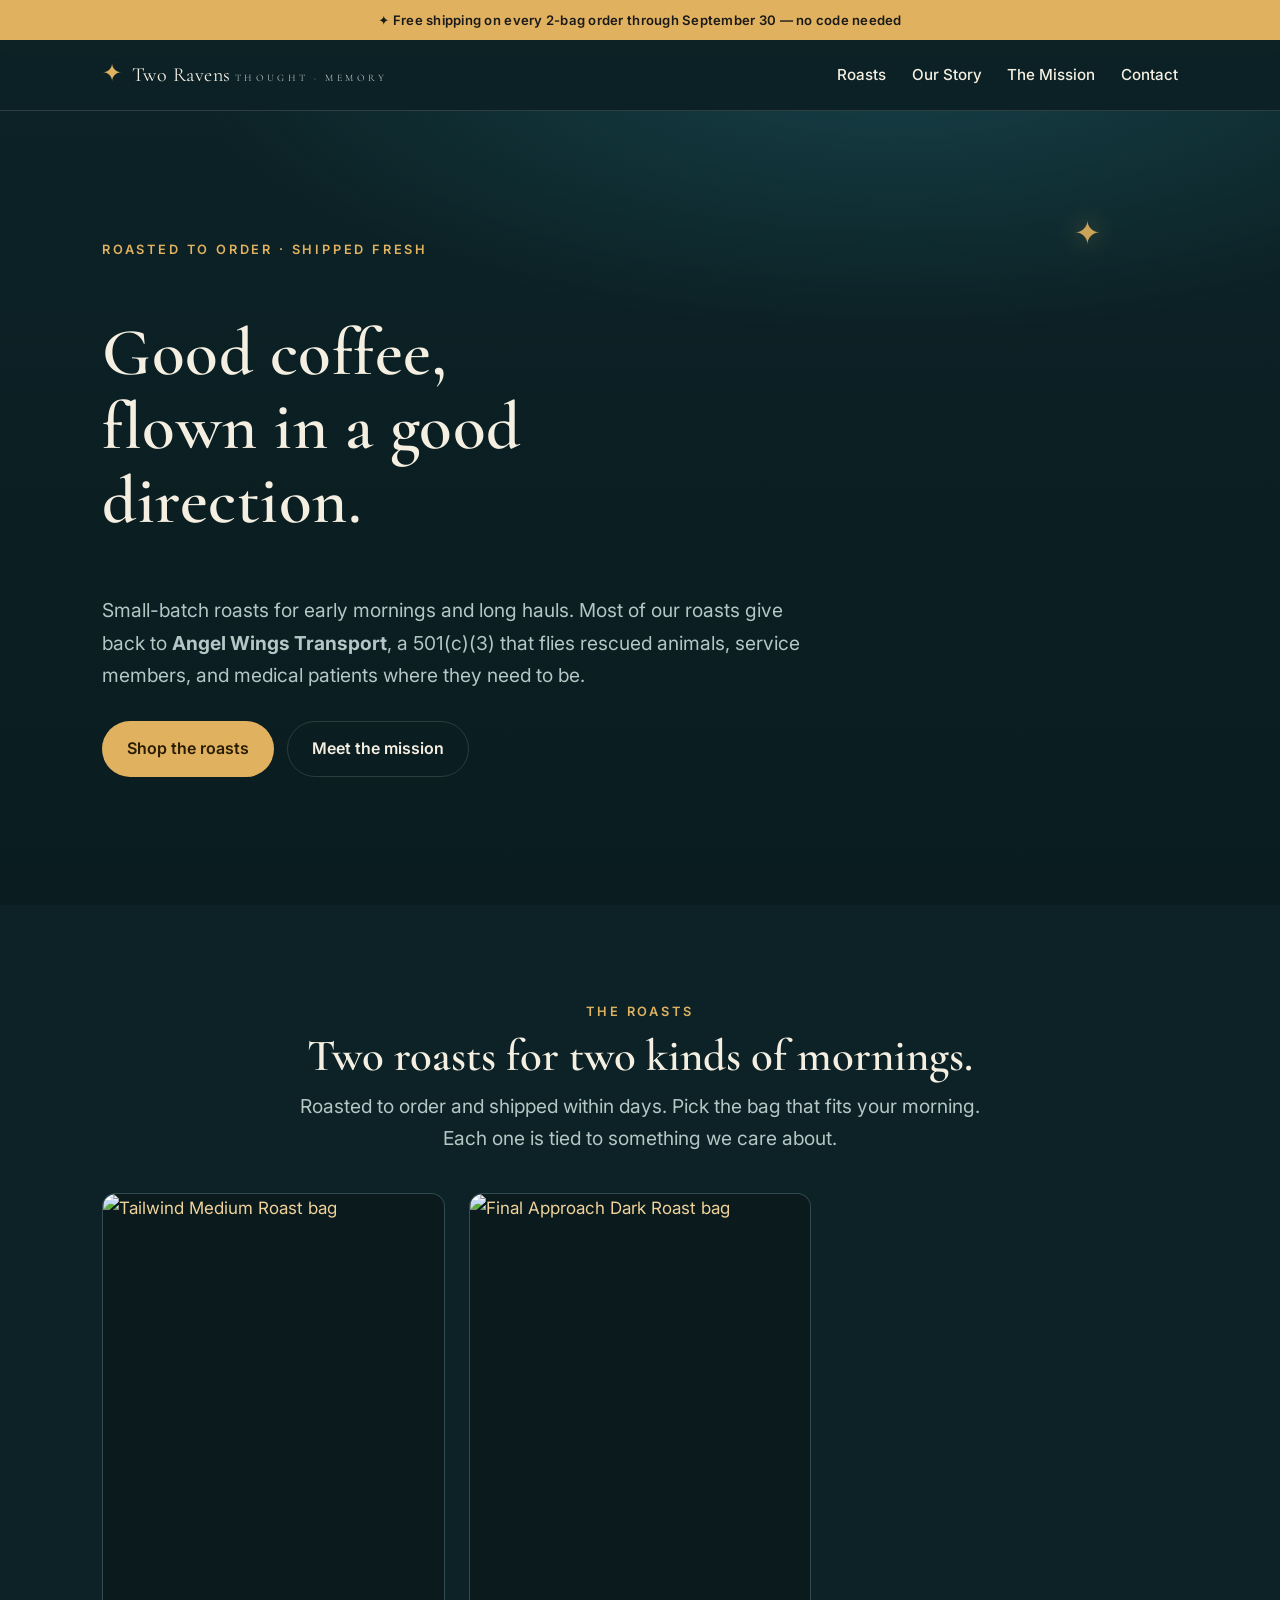
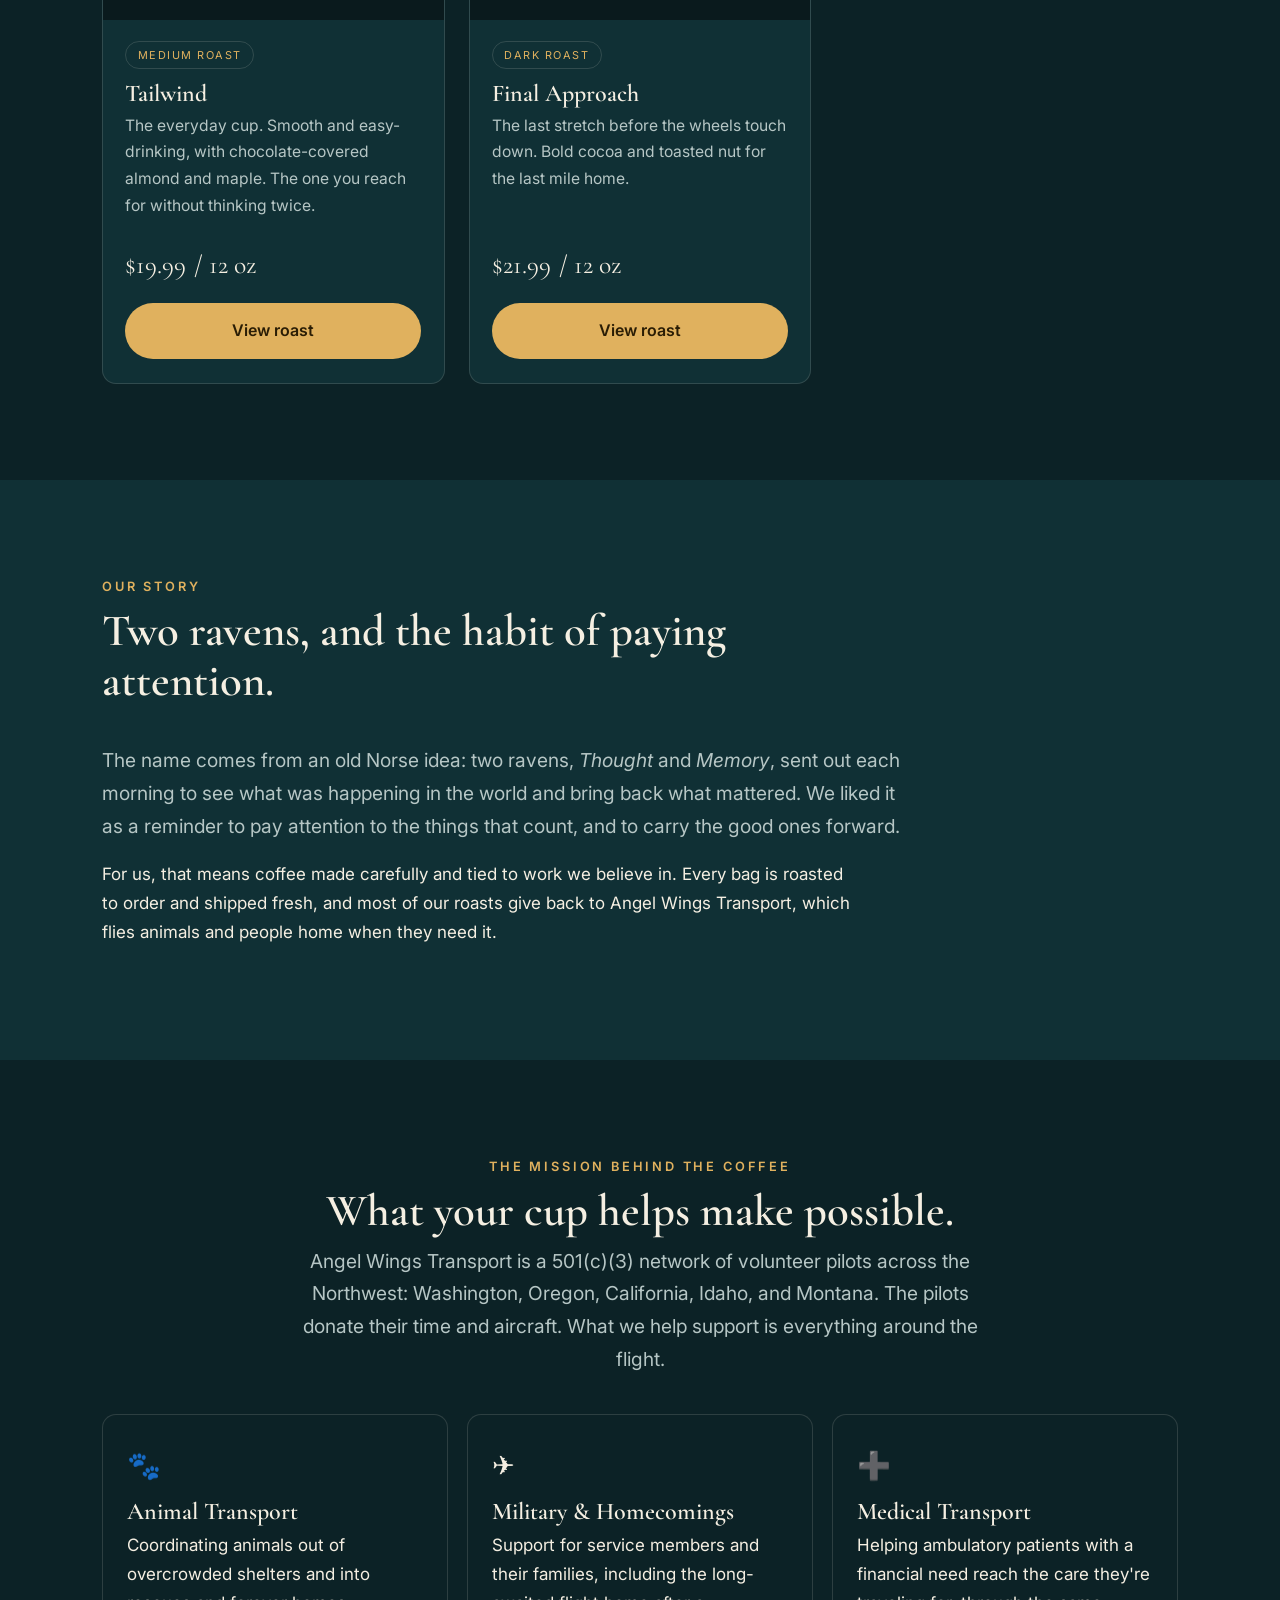
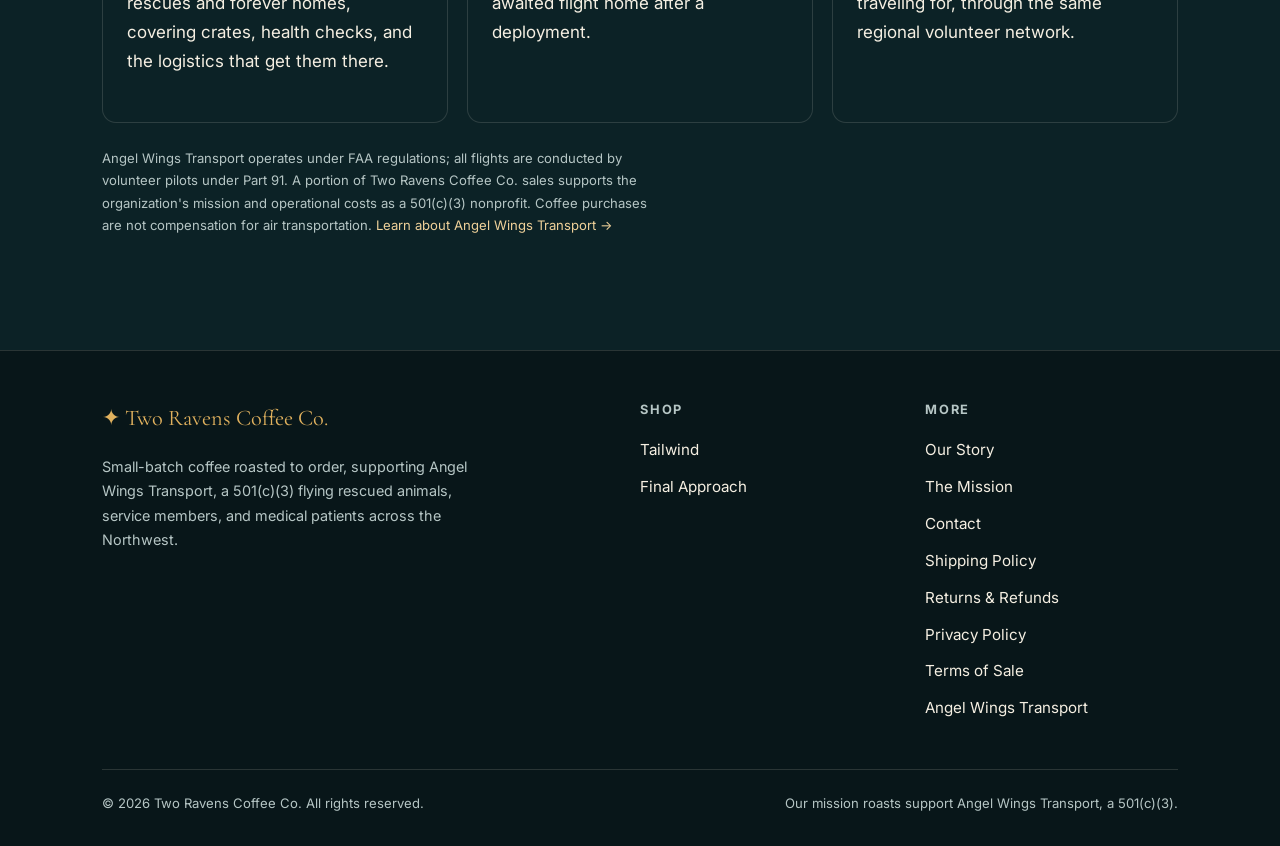
==== commit d7e04303: "shipping update Extended free shipping on 2 bag purchase." ====
--- a/index.html
+++ b/index.html
@@ -5,6 +5,18 @@
   <meta name="viewport" content="width=device-width, initial-scale=1.0" />
   <title>Two Ravens Coffee Co. | Coffee Roasted for the Mission</title>
   <meta name="description" content="Small-batch coffee roasted to order. Most of our roasts give back to Angel Wings Transport, a 501(c)(3) flying rescued animals, service members, and medical patients where they need to be." />
+  <!-- Open Graph / Social Preview -->
+  <meta property="og:type" content="website" />
+  <meta property="og:site_name" content="Two Ravens Coffee Co." />
+  <meta property="og:title" content="Two Ravens Coffee Co." />
+  <meta property="og:description" content="Small-batch coffee roasted to order. Every bag supports Angel Wings Transport, a 501(c)(3) flying rescued animals, service members, and medical patients where they need to be." />
+  <meta property="og:url" content="https://red4golf.github.io/two-ravens-coffee/" />
+  <meta property="og:image" content="https://cdn.roastify.app/mockup-images/0f5dab3e-a2e5-4452-9951-b1c8545f38ec.png" />
+  <!-- Twitter Card -->
+  <meta name="twitter:card" content="summary_large_image" />
+  <meta name="twitter:title" content="Two Ravens Coffee Co." />
+  <meta name="twitter:description" content="Small-batch coffee roasted to order. Every bag supports Angel Wings Transport, a 501(c)(3) flying rescued animals, service members, and medical patients where they need to be." />
+  <meta name="twitter:image" content="https://cdn.roastify.app/mockup-images/0f5dab3e-a2e5-4452-9951-b1c8545f38ec.png" />
   <link rel="preconnect" href="https://fonts.googleapis.com" />
   <link rel="preconnect" href="https://fonts.gstatic.com" crossorigin />
   <link href="https://fonts.googleapis.com/css2?family=Cormorant+Garamond:wght@500;600;700&amp;family=Inter:wght@400;500;600&amp;display=swap" rel="stylesheet" />
@@ -12,7 +24,7 @@
 </head>
 <body>
 
-  <div class="ship-banner" style="background:var(--gold,#e0b15e);color:#1a1a1a;text-align:center;font-family:var(--sans,'Inter',sans-serif);font-weight:600;font-size:.82rem;letter-spacing:.02em;padding:.55rem 1rem;">✦ Free shipping on every 2-bag order through August 1 — no code needed</div>
+  <div class="ship-banner" style="background:var(--gold,#e0b15e);color:#1a1a1a;text-align:center;font-family:var(--sans,'Inter',sans-serif);font-weight:600;font-size:.82rem;letter-spacing:.02em;padding:.55rem 1rem;">✦ Free shipping on every 2-bag order through September 30 — no code needed</div>
 
   <header class="site-header">
     <div class="wrap nav">
